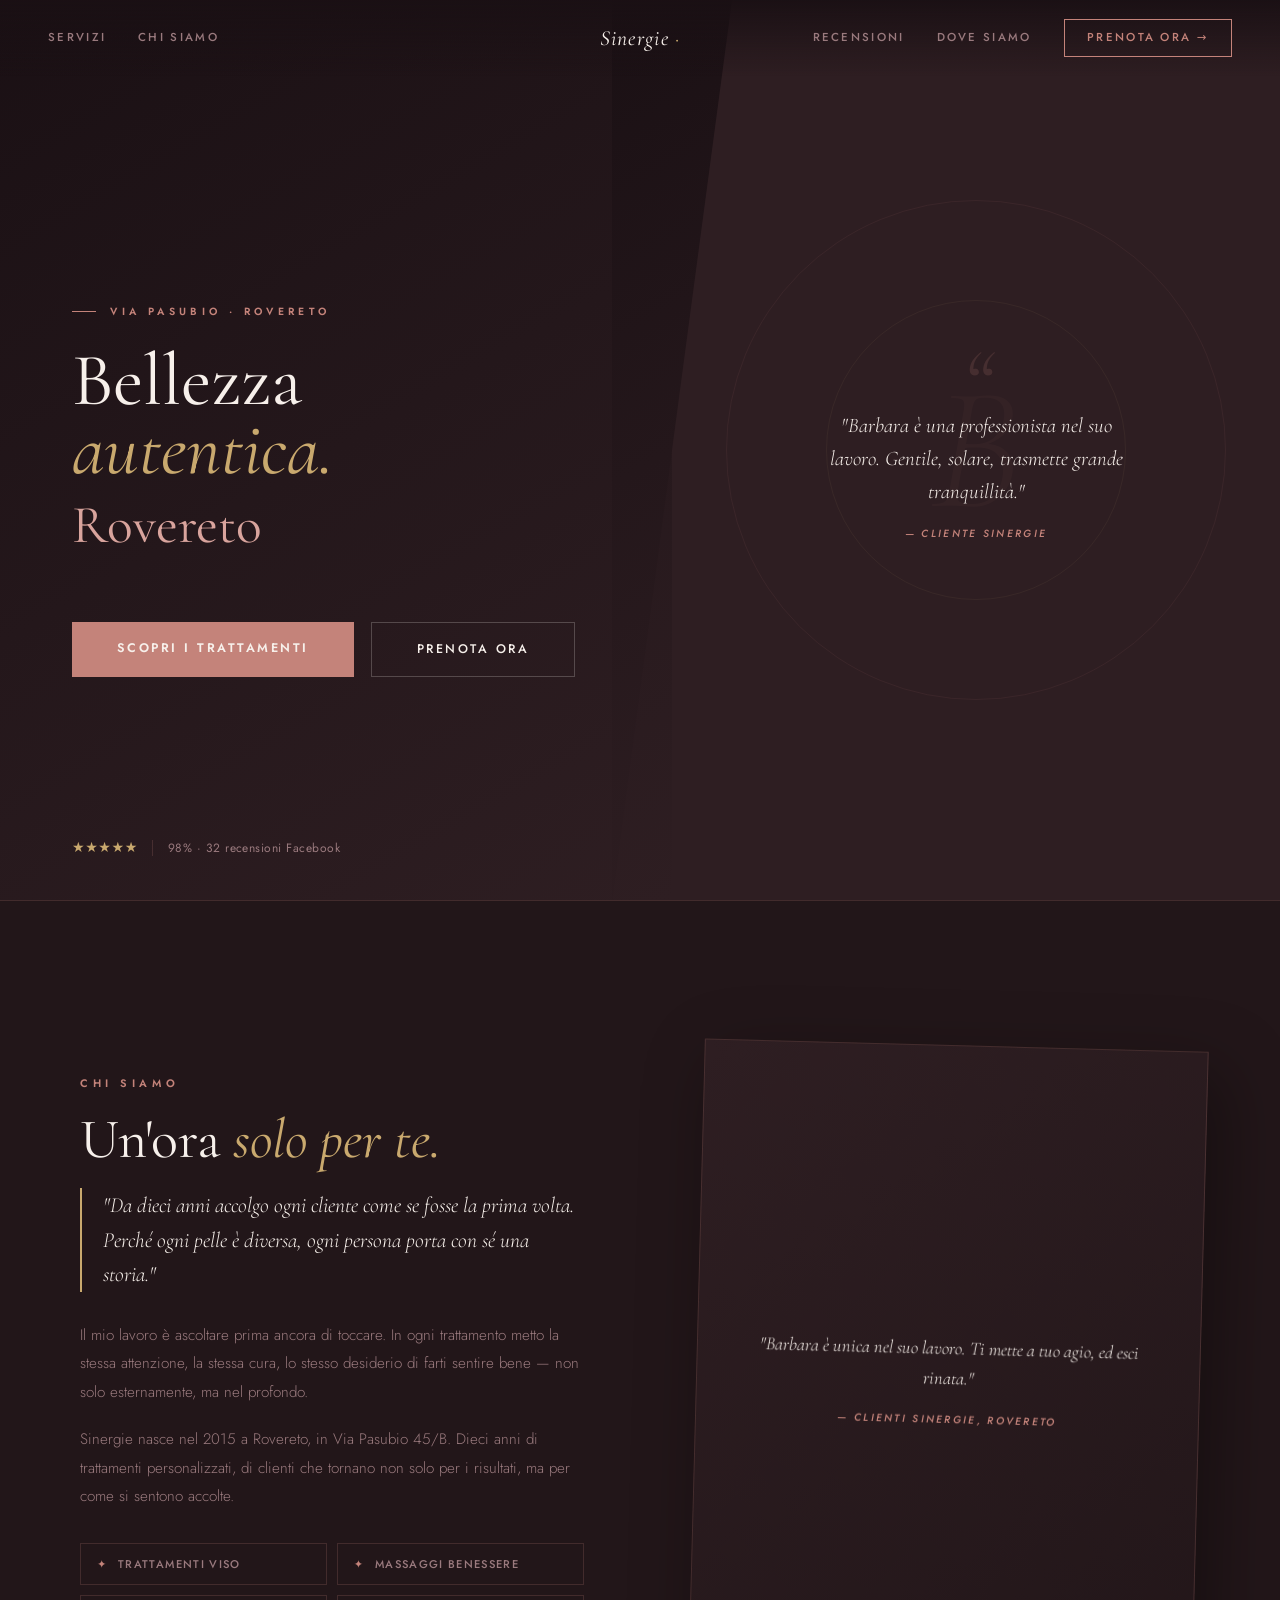
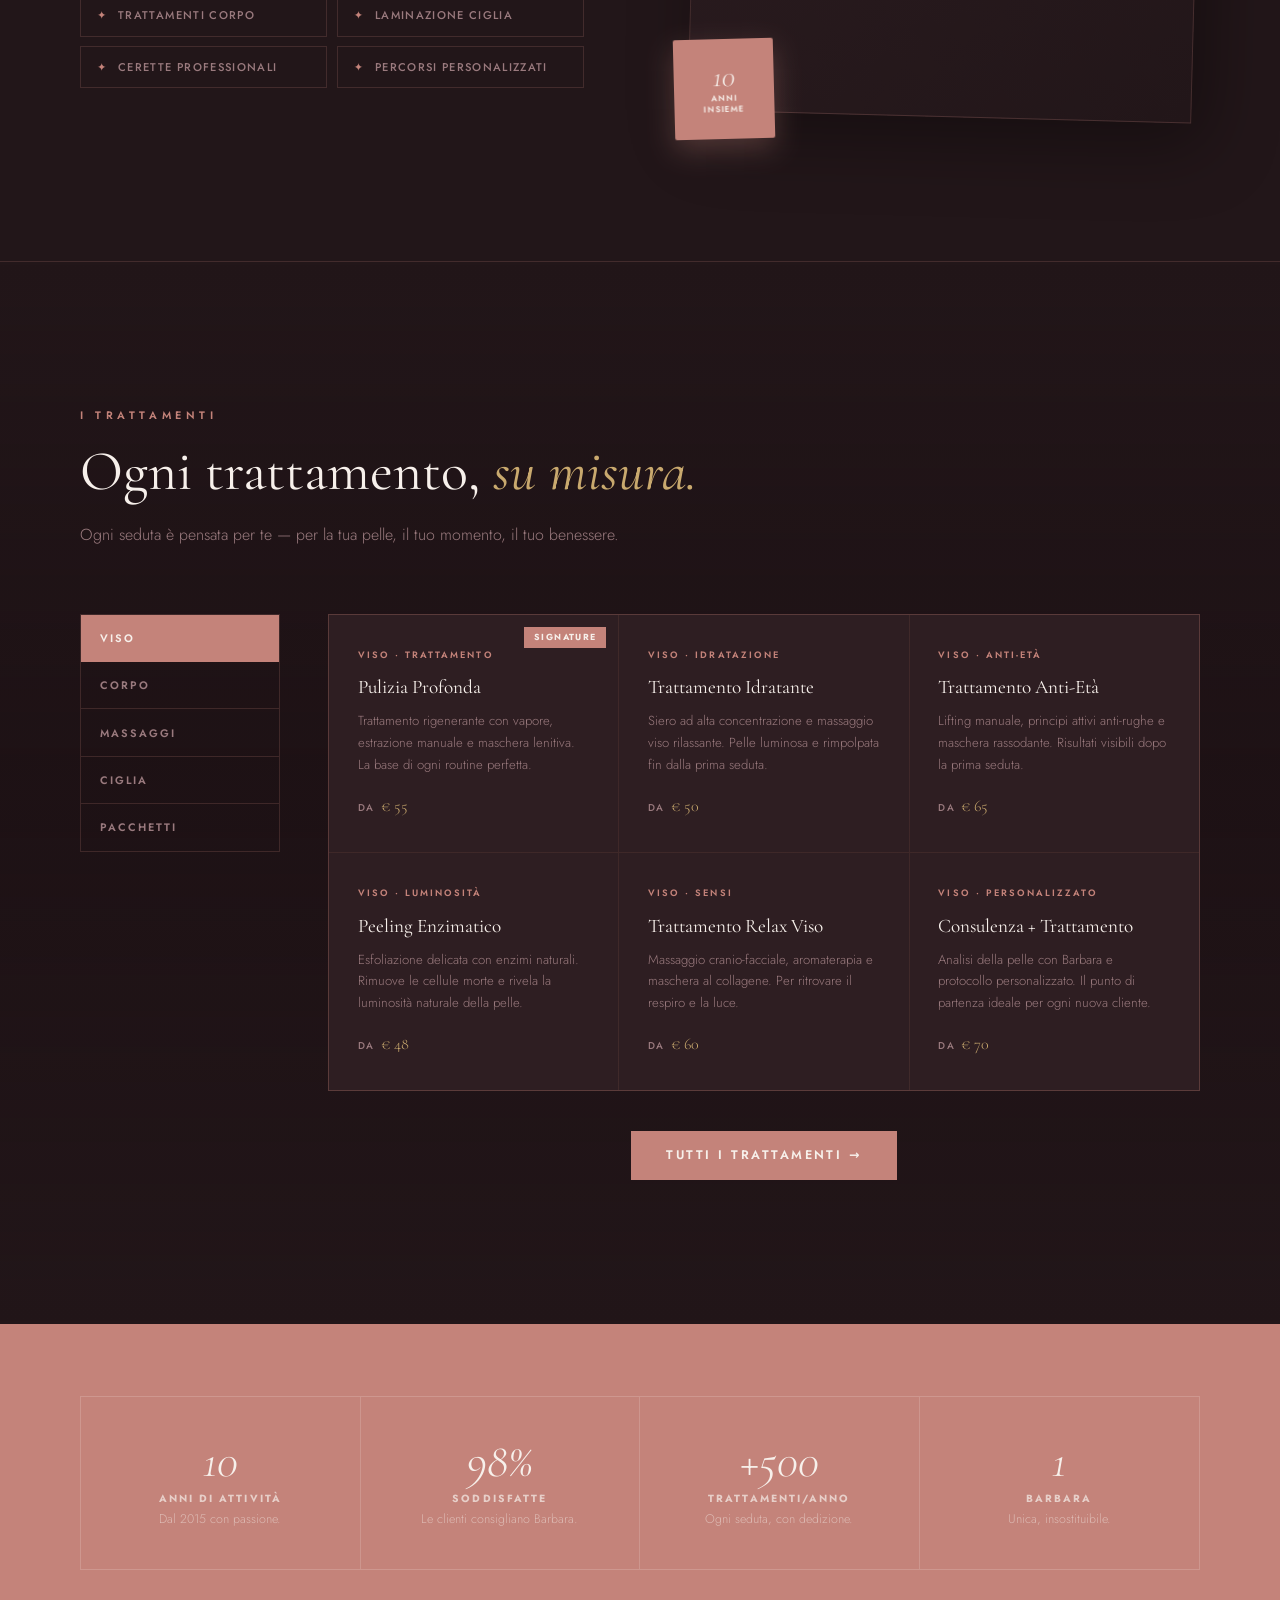
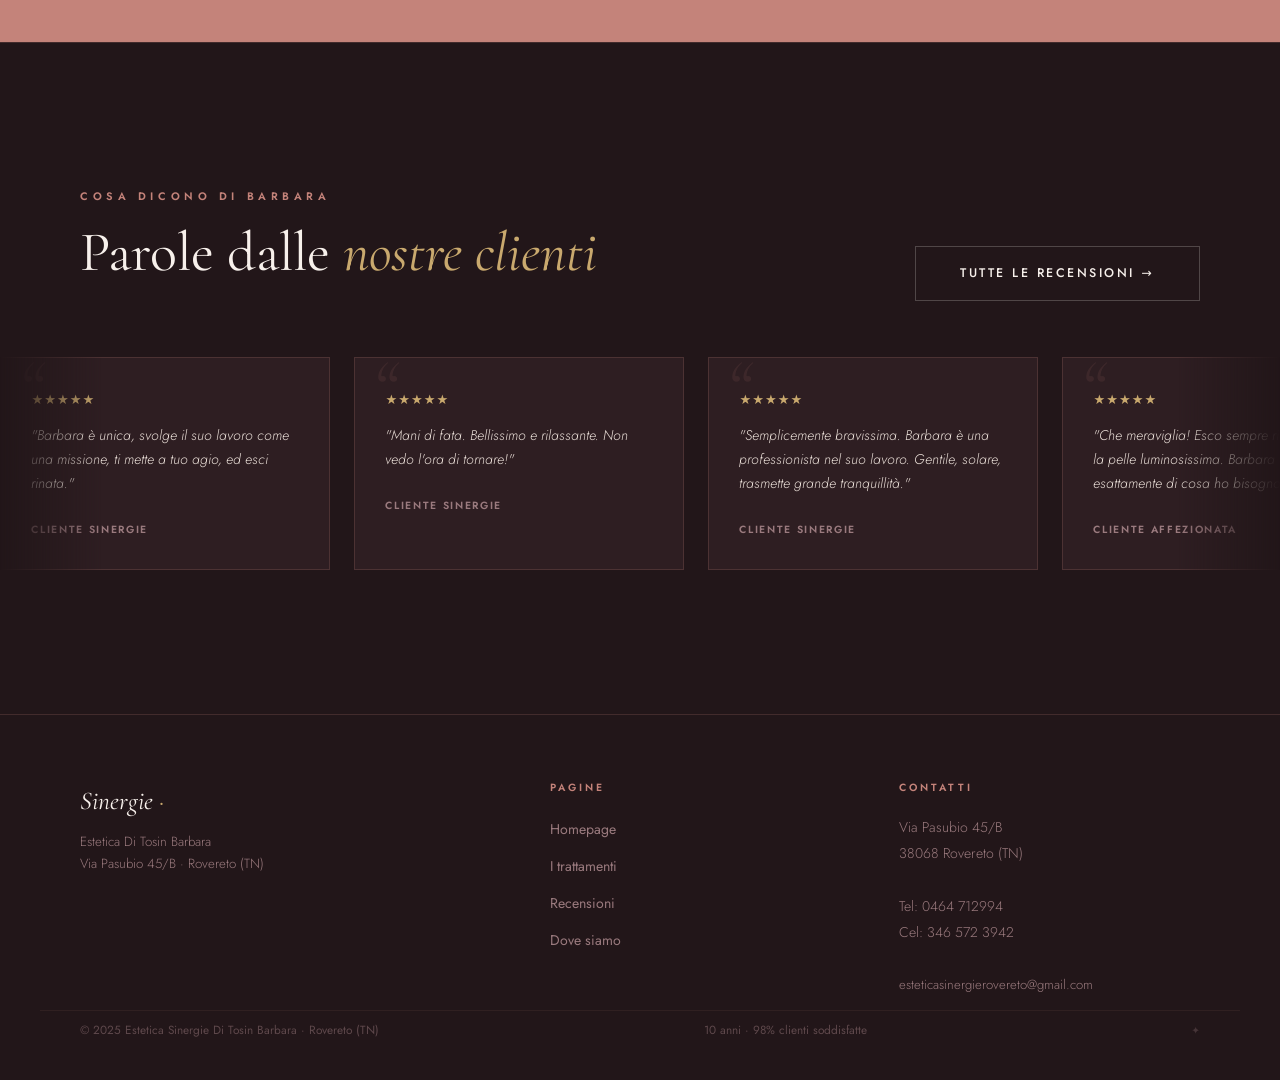
==== index.html @ 514a20dc "Add files via upload" ====
<!DOCTYPE html>
<html lang="it">
<head>
<meta charset="UTF-8">
<meta name="viewport" content="width=device-width, initial-scale=1.0">
<!-- TESTO: modifica qui il titolo del tab del browser -->
<title>Sinergie — Estetica Di Tosin Barbara · Rovereto</title>
<link rel="preconnect" href="https://fonts.googleapis.com">
<link href="https://fonts.googleapis.com/css2?family=Cormorant+Garamond:ital,wght@0,300;0,400;0,500;0,600;1,300;1,400;1,500;1,600&family=Jost:wght@300;400;500;600;700&display=swap" rel="stylesheet">
<link rel="stylesheet" href="sinergie-base.css">
<link rel="stylesheet" href="sinergie-responsive.css">
<style>

/* ──────────────────────────────────────
   HERO SPLIT
────────────────────────────────────── */
.hero {
  position:relative; min-height:100vh; z-index:1;
  display:grid; grid-template-columns:1.05fr .95fr; overflow:hidden;
}
.hero-left {
  background:linear-gradient(150deg,#1a1014 0%,#2e1e22 100%);
  padding:10rem 4rem 5rem 4.5rem;
  display:flex; flex-direction:column; justify-content:center;
  position:relative; z-index:1;
}
/* Decorative diagonal slice */
.hero-left::after {
  content:''; position:absolute; top:0; right:-60px; bottom:0; width:120px;
  background:linear-gradient(150deg,#1a1014 0%,#2e1e22 100%);
  clip-path:polygon(0 0,0 100%,100% 0); z-index:2;
}
.hero-right {
  background:var(--panel);
  display:flex; align-items:center; justify-content:center;
  position:relative; overflow:hidden;
}
/* Soft concentric rings */
.hero-right::before {
  content:''; position:absolute;
  width:500px; height:500px; border-radius:50%;
  border:1px solid rgba(196,131,122,.08);
  top:50%; left:50%; transform:translate(-50%,-50%);
}
.hero-right::after {
  content:''; position:absolute;
  width:300px; height:300px; border-radius:50%;
  border:1px solid rgba(201,169,110,.07);
  top:50%; left:50%; transform:translate(-50%,-50%);
}

/* TESTO: modifica qui l'eyebrow (indirizzo sopra al titolo) */
.hero-eyebrow {
  font-size:.65rem; font-weight:600; letter-spacing:.42em; text-transform:uppercase;
  color:var(--rose); margin-bottom:1.6rem;
  display:flex; align-items:center; gap:.9rem;
  opacity:0; animation:fadeUp .8s .1s forwards;
}
.hero-eyebrow::before { content:''; width:24px; height:1px; background:var(--rose); flex-shrink:0; }

/* TESTO: modifica qui il titolo principale dell'hero */
.hero-title {
  font-family:'Cormorant Garamond',serif;
  font-size:clamp(3.2rem,5.8vw,6.2rem);
  line-height:.93; font-weight:400; color:var(--cream); margin-bottom:1.9rem;
  opacity:0; animation:fadeUp .9s .25s forwards;
}
.hero-title em { font-style:italic; color:var(--gold); display:block; }
.hero-title span { color:var(--rose-lt); font-size:.72em; }

.hero-actions {
  display:flex; gap:1.1rem; margin-top:2.4rem; flex-wrap:wrap;
  opacity:0; animation:fadeUp .8s .65s forwards;
}

/* Stelle + badge recensioni */
.hero-badge {
  position:absolute; bottom:2.5rem; left:4.5rem;
  display:flex; align-items:center; gap:.9rem;
  opacity:0; animation:fadeUp .8s 1.1s forwards;
}
.hero-badge-stars { color:var(--gold); font-size:.88rem; letter-spacing:.04em; }
.hero-badge-sep { width:1px; height:16px; background:var(--border); }
/* TESTO: modifica qui il testo sotto alle stelle (numero recensioni) */
.hero-badge-text { font-size:.75rem; color:var(--muted); letter-spacing:.04em; font-weight:400; }

/* Blocco citazione lato destro */
.hero-deco {
  position:relative; z-index:1; text-align:center; padding:3rem 2.8rem;
  opacity:0; animation:fadeIn 1.3s .5s forwards;
}
/* TESTO: modifica qui la parola decorativa grande in background */
.hero-deco-bg {
  font-family:'Cormorant Garamond',serif; font-style:italic;
  font-size:11rem; line-height:1; color:var(--rose); opacity:.04;
  position:absolute; top:50%; left:50%; transform:translate(-50%,-50%);
  white-space:nowrap; pointer-events:none; user-select:none;
}
/* TESTO: modifica qui la citazione cliente nella colonna destra */
.hero-quote {
  font-family:'Cormorant Garamond',serif; font-size:1.3rem; font-style:italic;
  color:var(--cream); line-height:1.58; max-width:310px; position:relative;
}
.hero-quote::before {
  content:'\201C'; font-size:6rem; line-height:.55;
  color:var(--rose); opacity:.16; display:block;
}
/* TESTO: modifica qui il nome autore della citazione */
.hero-quote-author {
  font-family:'Jost',sans-serif; font-size:.65rem; font-weight:500;
  letter-spacing:.22em; text-transform:uppercase;
  color:var(--rose); margin-top:1.1rem; display:block;
}

/* ──────────────────────────────────────
   CHI SIAMO
────────────────────────────────────── */
.about { padding:9rem 0; border-top:1px solid var(--border); }
.about-grid { display:grid; grid-template-columns:1fr 1fr; gap:7rem; align-items:center; }

/* TESTO: modifica qui la citazione in corsivo in grassetto (intro about) */
.about-intro {
  font-family:'Cormorant Garamond',serif; font-size:1.35rem; font-style:italic;
  color:var(--cream); line-height:1.6; margin-bottom:1.8rem;
  padding-left:1.3rem; border-left:2px solid var(--gold);
}
.about-body { font-size:.95rem; color:var(--muted); line-height:1.9; margin-bottom:1.1rem; font-weight:300; }
.about-features { display:grid; grid-template-columns:1fr 1fr; gap:.6rem; margin-top:2rem; }
.feature-tag {
  display:flex; align-items:center; gap:.65rem; padding:.65rem 1rem;
  border:1px solid var(--border);
  font-size:.7rem; font-weight:500; letter-spacing:.12em; text-transform:uppercase;
  color:var(--muted); transition:border-color .25s, color .25s;
}
.feature-tag:hover { border-color:var(--rose); color:var(--rose-lt); }
.feature-tag .icon { color:var(--rose); font-style:normal; }

.about-visual { position:relative; }

/* FOTO: foto di Barbara — dimensioni consigliate 600x800px */
.about-frame {
  width:100%; aspect-ratio:3/4;
  background:linear-gradient(145deg,var(--panel) 0%,var(--deep) 100%);
  border:1px solid var(--border);
  display:flex; align-items:center; justify-content:center;
  position:relative; overflow:hidden;
  transform:rotate(1.5deg);
  box-shadow:14px 22px 70px rgba(0,0,0,.35);
}
.about-frame-text { text-align:center; padding:3rem; position:relative; z-index:1; }
/* TESTO: modifica qui la citazione nel frame visivo about */
.about-frame-text blockquote {
  font-family:'Cormorant Garamond',serif; font-size:1.15rem; font-style:italic;
  color:var(--cream); line-height:1.65;
}
.about-frame-text cite {
  display:block; margin-top:1.1rem;
  font-family:'Jost',sans-serif; font-size:.65rem; font-weight:500;
  letter-spacing:.22em; text-transform:uppercase; color:var(--rose);
}
/* Badge galleggiante 10 anni */
.about-badge-float {
  position:absolute; bottom:-1.4rem; left:-1.4rem;
  width:100px; height:100px; background:var(--rose);
  display:flex; flex-direction:column; align-items:center; justify-content:center;
  color:var(--cream); border-radius:2px;
  box-shadow:0 10px 28px rgba(196,131,122,.3); transform:rotate(-1.5deg);
}
/* TESTO: modifica qui il numero anni del badge galleggiante */
.about-badge-float .big-num { font-family:'Cormorant Garamond',serif; font-size:1.9rem; line-height:1; font-style:italic; }
.about-badge-float .small-txt { font-size:.52rem; font-weight:600; letter-spacing:.14em; text-transform:uppercase; text-align:center; line-height:1.4; }

/* ──────────────────────────────────────
   SERVIZI PREVIEW (tab laterali)
────────────────────────────────────── */
.services-preview { padding:9rem 0; border-top:1px solid var(--border); background:linear-gradient(to bottom,transparent,rgba(22,10,14,.35),transparent); }
.services-preview-head { margin-bottom:4rem; }
.services-layout { display:grid; grid-template-columns:200px 1fr; gap:3rem; align-items:start; }

/* Tab laterali */
.services-tabs-side { display:flex; flex-direction:column; border:1px solid var(--border); position:sticky; top:90px; }
.services-tab-side {
  font-family:'Jost',sans-serif; font-size:.68rem; font-weight:600;
  letter-spacing:.18em; text-transform:uppercase;
  background:transparent; color:var(--muted);
  border:none; border-bottom:1px solid var(--border);
  padding:.95rem 1.2rem; cursor:pointer; text-align:left;
  transition:background .25s, color .25s;
}
.services-tab-side:last-child { border-bottom:none; }
.services-tab-side.active { background:var(--rose); color:var(--cream); }
.services-tab-side:hover:not(.active) { background:var(--rose-dim); color:var(--rose-lt); }

/* Tab orizzontali (mobile) */
.services-tabs-top { display:none; gap:0; margin-bottom:2rem; border:1px solid var(--border); width:fit-content; overflow:hidden; }
.services-tab-top {
  font-family:'Jost',sans-serif; font-size:.68rem; font-weight:600;
  letter-spacing:.15em; text-transform:uppercase;
  background:transparent; color:var(--muted); border:none;
  border-right:1px solid var(--border); padding:.85rem 1.2rem; cursor:pointer;
  transition:background .25s, color .25s; white-space:nowrap;
}
.services-tab-top:last-child { border-right:none; }
.services-tab-top.active { background:var(--rose); color:var(--cream); }
.services-tab-top:hover:not(.active) { background:var(--rose-dim); color:var(--rose-lt); }

/* Grid card servizi */
.services-preview-grid {
  display:grid; grid-template-columns:repeat(3,1fr); gap:1px;
  background:var(--border); border:1px solid var(--border);
  transition:opacity .3s ease;
}
.services-preview-grid.fading { opacity:0; }

/* TESTO: modifica qui nome, categoria e prezzo di ogni servizio */
.service-card {
  background:var(--panel); padding:2rem 1.8rem;
  transition:background .25s, transform .25s, box-shadow .25s; position:relative; overflow:hidden;
  cursor:default;
}
.service-card::before {
  content:''; position:absolute; inset:0;
  border:2px solid transparent;
  transition:border-color .3s ease;
  pointer-events:none; z-index:1;
}
.service-card:hover { background:var(--panel-lt); transform:translateY(-3px); box-shadow:0 12px 40px rgba(196,131,122,.12); }
.service-card:hover::before { border-color:rgba(196,131,122,.35); }
.service-card-cat { font-family:'Jost',sans-serif; font-size:.58rem; font-weight:600; letter-spacing:.22em; text-transform:uppercase; color:var(--rose); margin-bottom:.55rem; display:block; }
.service-card-name { font-family:'Cormorant Garamond',serif; font-size:1.2rem; color:var(--cream); margin-bottom:.4rem; font-weight:400; }
/* TESTO: modifica qui la descrizione breve del trattamento */
.service-card-desc { font-size:.82rem; color:var(--muted); line-height:1.65; font-weight:300; }
/* TESTO: modifica qui il prezzo (es. "da €35") */
.service-card-price { margin-top:1.1rem; font-family:'Cormorant Garamond',serif; font-size:1rem; color:var(--gold); display:flex; align-items:baseline; gap:.4rem; }
.service-card-price .from { font-family:'Jost',sans-serif; font-size:.62rem; font-weight:500; letter-spacing:.12em; text-transform:uppercase; color:var(--muted); }
/* Tag Signature */
.service-special-tag { position:absolute; top:.75rem; right:.75rem; font-family:'Jost',sans-serif; font-size:.55rem; font-weight:700; letter-spacing:.16em; text-transform:uppercase; background:var(--rose); color:var(--cream); padding:.2rem .6rem; z-index:2; }

/* ──────────────────────────────────────
   STATS BAND
────────────────────────────────────── */
.stats-band { background:var(--rose); padding:4.5rem 0; position:relative; z-index:1; }
.stats-band-grid { display:grid; grid-template-columns:repeat(4,1fr); gap:0; border:1px solid rgba(247,240,235,.18); }
.stat-item { padding:2.5rem 2rem; text-align:center; border-right:1px solid rgba(247,240,235,.18); }
.stat-item:last-child { border-right:none; }
/* TESTO: modifica qui i numeri delle statistiche */
.stat-num { font-family:'Cormorant Garamond',serif; font-size:3rem; color:var(--cream); line-height:1; display:block; margin-bottom:.3rem; font-style:italic; }
.stat-label { font-family:'Jost',sans-serif; font-size:.65rem; font-weight:700; letter-spacing:.2em; text-transform:uppercase; color:var(--cream); opacity:.7; display:block; margin-bottom:.2rem; }
/* TESTO: modifica qui la descrizione sotto a ogni statistica */
.stat-desc { font-size:.78rem; color:var(--cream); opacity:.5; line-height:1.5; font-weight:300; }

/* ──────────────────────────────────────
   CAROUSEL RECENSIONI
────────────────────────────────────── */
.reviews-section { padding:9rem 0; border-top:1px solid var(--border); }
.reviews-head { margin-bottom:3.5rem; display:flex; justify-content:space-between; align-items:flex-end; flex-wrap:wrap; gap:1rem; }

.rev-wrap {
  overflow:hidden; position:relative;
  mask-image: linear-gradient(to right, transparent 0%, black 8%, black 92%, transparent 100%);
  -webkit-mask-image: linear-gradient(to right, transparent 0%, black 8%, black 92%, transparent 100%);
}
.rev-track {
  display:flex; gap:1.5rem; width:max-content;
  animation: rev-scroll 55s linear infinite;
}
.rev-track:hover { animation-play-state:paused; }
@keyframes rev-scroll {
  from { transform:translateX(0); }
  to   { transform:translateX(-50%); }
}

/* TESTO: modifica qui ogni recensione cliente */
.rev-card {
  flex-shrink:0; width:330px;
  background:var(--panel); border:1px solid var(--border);
  padding:1.9rem 1.9rem 1.7rem; position:relative; overflow:hidden;
  transition:border-color .25s, transform .25s;
}
.rev-card:hover { border-color:rgba(196,131,122,.4); transform:translateY(-3px); }
.rev-card::before {
  content:'\201C'; font-family:'Cormorant Garamond',serif;
  font-size:5rem; line-height:.55; font-style:italic;
  color:var(--rose); opacity:.1;
  position:absolute; top:.5rem; left:1rem; pointer-events:none;
}
.rev-stars { color:var(--gold); font-size:.82rem; letter-spacing:.08em; margin-bottom:.8rem; }
.rev-text  { font-size:.88rem; font-style:italic; color:var(--warm); line-height:1.7; margin-bottom:1.1rem; font-weight:300; }
/* TESTO: modifica qui il nome dell'autore della recensione */
.rev-author { font-family:'Jost',sans-serif; font-size:.65rem; font-weight:600; letter-spacing:.16em; text-transform:uppercase; color:var(--muted); }

</style>
</head>
<body>

<!-- ── NAVIGAZIONE ── -->
<nav id="nav">
  <div class="nav-links">
    <!-- TESTO: modifica qui i link di navigazione sinistri -->
    <a href="sinergie-servizi.html">Servizi</a>
    <a href="#about">Chi siamo</a>
  </div>
  <!-- TESTO: modifica qui il nome del brand nel logo nav -->
  <a href="index.html" class="nav-logo">Sinergie <em>·</em></a>
  <div class="nav-links nav-links-right">
    <a href="sinergie-recensioni.html">Recensioni</a>
    <a href="sinergie-dove-siamo.html">Dove siamo</a>
    <a href="sinergie-dove-siamo.html" class="nav-cta">Prenota ora →</a>
  </div>
  <button class="nav-hamburger" id="navHamburger" aria-label="Apri menu" aria-expanded="false">
    <span></span><span></span><span></span>
  </button>
  <div class="nav-mobile-menu" id="mobileMenu">
    <a href="sinergie-servizi.html">Servizi</a>
    <a href="#about">Chi siamo</a>
    <a href="sinergie-recensioni.html">Recensioni</a>
    <a href="sinergie-dove-siamo.html">Dove siamo</a>
    <a href="sinergie-dove-siamo.html" class="nav-mobile-cta">Prenota ora →</a>
  </div>
</nav>


<!-- ── HERO ── -->
<section class="hero">
  <div class="hero-left">
    <!-- TESTO: modifica qui l'eyebrow indirizzo -->
    <p class="hero-eyebrow">Via Pasubio · Rovereto</p>
    <!-- TESTO: modifica qui il titolo principale -->
    <h1 class="hero-title">Bellezza<em>autentica.</em><span>Rovereto</span></h1>
    <div class="hero-actions">
      <a href="sinergie-servizi.html" class="btn-primary">Scopri i trattamenti</a>
      <a href="sinergie-dove-siamo.html" class="btn-outline">Prenota ora</a>
    </div>
    <div class="hero-badge">
      <span class="hero-badge-stars">★★★★★</span>
      <div class="hero-badge-sep"></div>
      <!-- TESTO: modifica qui le statistiche delle recensioni -->
      <span class="hero-badge-text">98% · 32 recensioni Facebook</span>
    </div>
  </div>
  <div class="hero-right">
    <div class="hero-deco-bg">B</div>
    <div class="hero-deco">
      <!-- TESTO: modifica qui la citazione nella colonna destra dell'hero -->
      <blockquote class="hero-quote">
        "Barbara è una professionista nel suo lavoro. Gentile, solare, trasmette grande tranquillità."
        <!-- TESTO: modifica qui il nome dell'autore della citazione -->
        <cite class="hero-quote-author">— Cliente Sinergie</cite>
      </blockquote>
    </div>
  </div>
</section>


<!-- ── CHI SIAMO ── -->
<section class="about" id="about">
  <div class="container">
    <div class="about-grid">
      <div class="about-content reveal">
        <span class="section-eyebrow">Chi siamo</span>
        <!-- TESTO: modifica qui il titolo sezione chi siamo -->
        <h2 class="section-title">Un'ora <em>solo per te.</em></h2>
        <!-- TESTO: modifica qui la citazione introduttiva in corsivo -->
        <p class="about-intro">"Da dieci anni accolgo ogni cliente come se fosse la prima volta. Perché ogni pelle è diversa, ogni persona porta con sé una storia."</p>
        <!-- TESTO: modifica qui il testo descrittivo del about -->
        <p class="about-body">Il mio lavoro è ascoltare prima ancora di toccare. In ogni trattamento metto la stessa attenzione, la stessa cura, lo stesso desiderio di farti sentire bene — non solo esternamente, ma nel profondo.</p>
        <p class="about-body">Sinergie nasce nel 2015 a Rovereto, in Via Pasubio 45/B. Dieci anni di trattamenti personalizzati, di clienti che tornano non solo per i risultati, ma per come si sentono accolte.</p>
        <div class="about-features">
          <div class="feature-tag"><span class="icon">✦</span>Trattamenti viso</div>
          <div class="feature-tag"><span class="icon">✦</span>Massaggi benessere</div>
          <div class="feature-tag"><span class="icon">✦</span>Trattamenti corpo</div>
          <div class="feature-tag"><span class="icon">✦</span>Laminazione ciglia</div>
          <div class="feature-tag"><span class="icon">✦</span>Cerette professionali</div>
          <div class="feature-tag"><span class="icon">✦</span>Percorsi personalizzati</div>
        </div>
      </div>
      <div class="about-visual reveal">
        <!-- FOTO: foto di Barbara — dimensioni consigliate 600x800px -->
        <!-- <img src="" alt="Barbara Tosin - Estetica Sinergie" style="width:100%;height:100%;object-fit:cover;position:absolute;inset:0;"> -->
        <div class="about-frame">
          <div class="about-frame-text">
            <!-- TESTO: modifica qui la citazione nel frame visivo -->
            <blockquote>"Barbara è unica nel suo lavoro. Ti mette a tuo agio, ed esci rinata."</blockquote>
            <cite>— Clienti Sinergie, Rovereto</cite>
          </div>
        </div>
        <!-- Badge: 10 anni di attività -->
        <div class="about-badge-float">
          <!-- TESTO: modifica qui gli anni di attività -->
          <span class="big-num">10</span>
          <span class="small-txt">anni<br>insieme</span>
        </div>
      </div>
    </div>
  </div>
</section>


<!-- ── SERVIZI PREVIEW ── -->
<section class="services-preview" id="servizi">
  <div class="container">
    <div class="services-preview-head reveal">
      <span class="section-eyebrow">I trattamenti</span>
      <!-- TESTO: modifica qui il titolo sezione servizi -->
      <h2 class="section-title">Ogni trattamento, <em>su misura.</em></h2>
      <p class="section-body">Ogni seduta è pensata per te — per la tua pelle, il tuo momento, il tuo benessere.</p>
    </div>
    <div class="services-layout reveal">
      <!-- Tab laterali desktop -->
      <div class="services-tabs-side">
        <button class="services-tab-side active" data-cat="viso">Viso</button>
        <button class="services-tab-side" data-cat="corpo">Corpo</button>
        <button class="services-tab-side" data-cat="massaggi">Massaggi</button>
        <button class="services-tab-side" data-cat="ciglia">Ciglia</button>
        <button class="services-tab-side" data-cat="pacchetti">Pacchetti</button>
      </div>
      <div>
        <!-- Tab orizzontali mobile -->
        <div class="services-tabs-top" id="servicesTabsTop">
          <button class="services-tab-top active" data-cat="viso">Viso</button>
          <button class="services-tab-top" data-cat="corpo">Corpo</button>
          <button class="services-tab-top" data-cat="massaggi">Massaggi</button>
          <button class="services-tab-top" data-cat="ciglia">Ciglia</button>
          <button class="services-tab-top" data-cat="pacchetti">Pacchetti</button>
        </div>

        <div class="services-preview-grid" id="servicesPreviewGrid">

          <!-- ══ VISO ══ -->
          <!-- TESTO: modifica qui nome, descrizione e prezzo dei trattamenti viso -->
          <div class="service-card" data-cat="viso">
            <span class="service-special-tag">Signature</span>
            <span class="service-card-cat">Viso · Trattamento</span>
            <div class="service-card-name">Pulizia Profonda</div>
            <div class="service-card-desc">Trattamento rigenerante con vapore, estrazione manuale e maschera lenitiva. La base di ogni routine perfetta.</div>
            <!-- TESTO: modifica qui il prezzo (es. "da €35") -->
            <div class="service-card-price"><span class="from">da</span>€ 55</div>
          </div>
          <div class="service-card" data-cat="viso">
            <span class="service-card-cat">Viso · Idratazione</span>
            <div class="service-card-name">Trattamento Idratante</div>
            <div class="service-card-desc">Siero ad alta concentrazione e massaggio viso rilassante. Pelle luminosa e rimpolpata fin dalla prima seduta.</div>
            <div class="service-card-price"><span class="from">da</span>€ 50</div>
          </div>
          <div class="service-card" data-cat="viso">
            <span class="service-card-cat">Viso · Anti-età</span>
            <div class="service-card-name">Trattamento Anti-Età</div>
            <div class="service-card-desc">Lifting manuale, principi attivi anti-rughe e maschera rassodante. Risultati visibili dopo la prima seduta.</div>
            <div class="service-card-price"><span class="from">da</span>€ 65</div>
          </div>
          <div class="service-card" data-cat="viso">
            <span class="service-card-cat">Viso · Luminosità</span>
            <div class="service-card-name">Peeling Enzimatico</div>
            <div class="service-card-desc">Esfoliazione delicata con enzimi naturali. Rimuove le cellule morte e rivela la luminosità naturale della pelle.</div>
            <div class="service-card-price"><span class="from">da</span>€ 48</div>
          </div>
          <div class="service-card" data-cat="viso">
            <span class="service-card-cat">Viso · Sensi</span>
            <div class="service-card-name">Trattamento Relax Viso</div>
            <div class="service-card-desc">Massaggio cranio-facciale, aromaterapia e maschera al collagene. Per ritrovare il respiro e la luce.</div>
            <div class="service-card-price"><span class="from">da</span>€ 60</div>
          </div>
          <div class="service-card" data-cat="viso">
            <span class="service-card-cat">Viso · Personalizzato</span>
            <div class="service-card-name">Consulenza + Trattamento</div>
            <div class="service-card-desc">Analisi della pelle con Barbara e protocollo personalizzato. Il punto di partenza ideale per ogni nuova cliente.</div>
            <div class="service-card-price"><span class="from">da</span>€ 70</div>
          </div>

          <!-- ══ CORPO ══ -->
          <div class="service-card" data-cat="corpo">
            <span class="service-special-tag">Signature</span>
            <span class="service-card-cat">Corpo · Modellante</span>
            <div class="service-card-name">Fango Bioattivo</div>
            <div class="service-card-desc">Trattamento drenante e modellante con fanghi mineralizzanti. Perfetto per riattivare la circolazione e sgonfiare.</div>
            <div class="service-card-price"><span class="from">da</span>€ 65</div>
          </div>
          <div class="service-card" data-cat="corpo">
            <span class="service-card-cat">Corpo · Rassodante</span>
            <div class="service-card-name">Bendaggio Snellente</div>
            <div class="service-card-desc">Bendaggi con principi attivi lipolitici e rassodanti. Silhouette più tonica e definita già dalla prima seduta.</div>
            <div class="service-card-price"><span class="from">da</span>€ 60</div>
          </div>
          <div class="service-card" data-cat="corpo">
            <span class="service-card-cat">Corpo · Esfoliante</span>
            <div class="service-card-name">Scrub Corpo Aromatico</div>
            <div class="service-card-desc">Esfoliazione corpo con sali marini e oli essenziali. Pelle morbida come seta, mente in pace.</div>
            <div class="service-card-price"><span class="from">da</span>€ 45</div>
          </div>
          <div class="service-card" data-cat="corpo">
            <span class="service-card-cat">Corpo · Drenante</span>
            <div class="service-card-name">Trattamento Anticellulite</div>
            <div class="service-card-desc">Massaggio specifico + principi attivi drenanti. Programma personalizzato per gambe e cosce.</div>
            <div class="service-card-price"><span class="from">da</span>€ 55</div>
          </div>
          <div class="service-card" data-cat="corpo">
            <span class="service-card-cat">Corpo · Lusso</span>
            <div class="service-card-name">Rituale Corpo Completo</div>
            <div class="service-card-desc">Scrub, maschera nutriente e massaggio rilassante. Un'ora e mezza di puro benessere per corpo e mente.</div>
            <div class="service-card-price"><span class="from">da</span>€ 90</div>
          </div>
          <div class="service-card" data-cat="corpo">
            <span class="service-card-cat">Corpo · Epilazione</span>
            <div class="service-card-name">Ceretta Gambe Intere</div>
            <div class="service-card-desc">Cera tiepida professionale per una depilazione duratura e meno traumatica. Pelle setosa a lungo.</div>
            <div class="service-card-price"><span class="from">da</span>€ 30</div>
          </div>

          <!-- ══ MASSAGGI ══ -->
          <div class="service-card" data-cat="massaggi">
            <span class="service-special-tag">Signature</span>
            <span class="service-card-cat">Massaggio · Relax</span>
            <div class="service-card-name">Massaggio Relax Corpo</div>
            <div class="service-card-desc">Mani che sciolgono la tensione, oli caldi, pressioni calibrate. Il massaggio che ogni donna merita almeno una volta al mese.</div>
            <div class="service-card-price"><span class="from">da</span>€ 55</div>
          </div>
          <div class="service-card" data-cat="massaggi">
            <span class="service-card-cat">Massaggio · Decontratturante</span>
            <div class="service-card-name">Massaggio Decontratturante</div>
            <div class="service-card-desc">Tecnica specifica su collo, spalle e schiena. Allevia tensioni muscolari profonde e migliora la postura.</div>
            <div class="service-card-price"><span class="from">da</span>€ 50</div>
          </div>
          <div class="service-card" data-cat="massaggi">
            <span class="service-card-cat">Massaggio · Drenante</span>
            <div class="service-card-name">Drenaggio Linfatico Manuale</div>
            <div class="service-card-desc">Tecnica dolce per attivare il sistema linfatico, ridurre gonfiori e migliorare la circolazione.</div>
            <div class="service-card-price"><span class="from">da</span>€ 60</div>
          </div>
          <div class="service-card" data-cat="massaggi">
            <span class="service-card-cat">Massaggio · Aromaterapia</span>
            <div class="service-card-name">Massaggio agli Oli Essenziali</div>
            <div class="service-card-desc">Blend personalizzato di oli puri per equilibrare corpo e mente. Un viaggio sensoriale completo.</div>
            <div class="service-card-price"><span class="from">da</span>€ 58</div>
          </div>
          <div class="service-card" data-cat="massaggi">
            <span class="service-card-cat">Massaggio · Piedi</span>
            <div class="service-card-name">Riflessologia Plantare</div>
            <div class="service-card-desc">Massaggio riflesso dei piedi che agisce su tutto l'organismo. Profondo rilassamento e riequilibrio energetico.</div>
            <div class="service-card-price"><span class="from">da</span>€ 45</div>
          </div>
          <div class="service-card" data-cat="massaggi">
            <span class="service-card-cat">Massaggio · Completo</span>
            <div class="service-card-name">Massaggio Corpo + Viso</div>
            <div class="service-card-desc">Un'ora di massaggio corpo e trenta minuti di massaggio viso rilassante. Il protocollo completo del benessere.</div>
            <div class="service-card-price"><span class="from">da</span>€ 85</div>
          </div>

          <!-- ══ CIGLIA ══ -->
          <div class="service-card" data-cat="ciglia">
            <span class="service-special-tag">Signature</span>
            <span class="service-card-cat">Ciglia · Laminazione</span>
            <div class="service-card-name">Laminazione Ciglia</div>
            <div class="service-card-desc">Trattamento che piega e nutre le ciglia naturali rendendole più folte e ricurve. Effetto duratura 6–8 settimane.</div>
            <div class="service-card-price"><span class="from">da</span>€ 50</div>
          </div>
          <div class="service-card" data-cat="ciglia">
            <span class="service-card-cat">Ciglia · Colore</span>
            <div class="service-card-name">Tinta Ciglia e Sopracciglia</div>
            <div class="service-card-desc">Colorazione professionale per uno sguardo definito e intenso senza trucco. Dura fino a 4 settimane.</div>
            <div class="service-card-price"><span class="from">da</span>€ 20</div>
          </div>
          <div class="service-card" data-cat="ciglia">
            <span class="service-card-cat">Ciglia + Sopracciglia</span>
            <div class="service-card-name">Laminazione + Tinta Completa</div>
            <div class="service-card-desc">Laminazione ciglia, tinta ciglia e definizione sopracciglia. Il trattamento occhi completo di Barbara.</div>
            <div class="service-card-price"><span class="from">da</span>€ 65</div>
          </div>
          <div class="service-card" data-cat="ciglia">
            <span class="service-card-cat">Sopracciglia · Design</span>
            <div class="service-card-name">Definizione Sopracciglia</div>
            <div class="service-card-desc">Pulizia, design e colore per sopracciglia perfettamente disegnate. Lo sguardo cambia tutto.</div>
            <div class="service-card-price"><span class="from">da</span>€ 18</div>
          </div>
          <div class="service-card" data-cat="ciglia">
            <span class="service-card-cat">Ciglia · Nutrimento</span>
            <div class="service-card-name">Trattamento Nutriente Ciglia</div>
            <div class="service-card-desc">Siero rigenerante per ciglia fragili e rade. Rafforza e nutre il bulbo per una crescita più sana.</div>
            <div class="service-card-price"><span class="from">da</span>€ 30</div>
          </div>
          <div class="service-card" data-cat="ciglia">
            <span class="service-card-cat">Ciglia · Rimozione</span>
            <div class="service-card-name">Rimozione e Ricostruzione</div>
            <div class="service-card-desc">Rimozione sicura di trattamenti precedenti e preparazione per il prossimo. In mani esperte.</div>
            <div class="service-card-price"><span class="from">da</span>€ 25</div>
          </div>

          <!-- ══ PACCHETTI ══ -->
          <div class="service-card" data-cat="pacchetti">
            <span class="service-special-tag">Signature</span>
            <span class="service-card-cat">Pacchetto · Benessere</span>
            <div class="service-card-name">Percorso Rinascita</div>
            <div class="service-card-desc">4 trattamenti viso + 2 massaggi relax. Un percorso di 6 sedute per ritrovare la tua luminosità naturale.</div>
            <div class="service-card-price"><span class="from">da</span>€ 290</div>
          </div>
          <div class="service-card" data-cat="pacchetti">
            <span class="service-card-cat">Pacchetto · Sposa</span>
            <div class="service-card-name">Preparazione Sposa</div>
            <div class="service-card-desc">Percorso personalizzato pre-matrimonio: viso, corpo, ciglia. Perché il tuo giorno più bello meriti la versione migliore di te.</div>
            <div class="service-card-price">Su richiesta</div>
          </div>
          <div class="service-card" data-cat="pacchetti">
            <span class="service-card-cat">Pacchetto · Regalo</span>
            <div class="service-card-name">Gift Card Sinergie</div>
            <div class="service-card-desc">Il regalo più bello: un'ora solo per sé. Personalizzabile per ogni importo, consegnata a mano con cura.</div>
            <div class="service-card-price">A scelta</div>
          </div>
          <div class="service-card" data-cat="pacchetti">
            <span class="service-card-cat">Pacchetto · Anticellulite</span>
            <div class="service-card-name">Percorso Corpo Slim</div>
            <div class="service-card-desc">6 sedute corpo con alternanza di trattamenti drenanti, modellanti e massaggi specifici. Risultati progressivi.</div>
            <div class="service-card-price"><span class="from">da</span>€ 320</div>
          </div>
          <div class="service-card" data-cat="pacchetti">
            <span class="service-card-cat">Pacchetto · Viso Intensivo</span>
            <div class="service-card-name">Ciclo Viso Luminoso</div>
            <div class="service-card-desc">3 trattamenti viso ravvicinati per massimizzare i risultati. Ideale prima di un evento importante.</div>
            <div class="service-card-price"><span class="from">da</span>€ 160</div>
          </div>
          <div class="service-card" data-cat="pacchetti">
            <span class="service-card-cat">Pacchetto · Completo</span>
            <div class="service-card-name">Giornata Sinergie</div>
            <div class="service-card-desc">Una mezza giornata intera solo per te: trattamento viso, massaggio corpo, laminazione ciglia e relax.</div>
            <div class="service-card-price"><span class="from">da</span>€ 180</div>
          </div>

        </div>
        <div style="text-align:center;margin-top:2.5rem;">
          <a href="sinergie-servizi.html" class="btn-rose">Tutti i trattamenti →</a>
        </div>
      </div>
    </div>
  </div>
</section>


<!-- ── STATS BAND ── -->
<div class="stats-band">
  <div class="container">
    <div class="stats-band-grid">
      <!-- TESTO: modifica qui le statistiche principali -->
      <div class="stat-item">
        <span class="stat-num">10</span>
        <span class="stat-label">Anni di attività</span>
        <div class="stat-desc">Dal 2015 con passione.</div>
      </div>
      <div class="stat-item">
        <span class="stat-num">98%</span>
        <span class="stat-label">Soddisfatte</span>
        <div class="stat-desc">Le clienti consigliano Barbara.</div>
      </div>
      <div class="stat-item">
        <span class="stat-num">+500</span>
        <span class="stat-label">Trattamenti/anno</span>
        <div class="stat-desc">Ogni seduta, con dedizione.</div>
      </div>
      <div class="stat-item">
        <span class="stat-num">1</span>
        <span class="stat-label">Barbara</span>
        <div class="stat-desc">Unica, insostituibile.</div>
      </div>
    </div>
  </div>
</div>


<!-- ── CAROUSEL RECENSIONI ── -->
<section class="reviews-section" id="recensioni">
  <div class="container">
    <div class="reviews-head reveal">
      <div>
        <span class="section-eyebrow">Cosa dicono di Barbara</span>
        <!-- TESTO: modifica qui il titolo della sezione recensioni -->
        <h2 class="section-title">Parole dalle <em>nostre clienti</em></h2>
      </div>
      <a href="sinergie-recensioni.html" class="btn-outline">Tutte le recensioni →</a>
    </div>
  </div>
  <div class="rev-wrap">
    <div class="rev-track">
      <!-- TESTO: modifica qui le recensioni clienti reali -->
      <div class="rev-card"><div class="rev-stars">★★★★★</div><p class="rev-text">"Barbara è unica, svolge il suo lavoro come una missione, ti mette a tuo agio, ed esci rinata."</p><span class="rev-author">Cliente Sinergie</span></div>
      <div class="rev-card"><div class="rev-stars">★★★★★</div><p class="rev-text">"Mani di fata. Bellissimo e rilassante. Non vedo l'ora di tornare!"</p><span class="rev-author">Cliente Sinergie</span></div>
      <div class="rev-card"><div class="rev-stars">★★★★★</div><p class="rev-text">"Semplicemente bravissima. Barbara è una professionista nel suo lavoro. Gentile, solare, trasmette grande tranquillità."</p><span class="rev-author">Cliente Sinergie</span></div>
      <div class="rev-card"><div class="rev-stars">★★★★★</div><p class="rev-text">"Che meraviglia! Esco sempre rilassata e con la pelle luminosissima. Barbara sa esattamente di cosa ho bisogno."</p><span class="rev-author">Cliente affezionata</span></div>
      <div class="rev-card"><div class="rev-stars">★★★★★</div><p class="rev-text">"Ho fatto la laminazione ciglia e sono rimasta senza parole. Risultato naturale e duraturo — ci tornerò sicuramente."</p><span class="rev-author">Nuova cliente · Rovereto</span></div>
      <div class="rev-card"><div class="rev-stars">★★★★★</div><p class="rev-text">"Un posto dove mi sento accolta ogni volta. Barbara è più di un'estetista: è una persona speciale che sa ascoltare."</p><span class="rev-author">Cliente da 5 anni</span></div>
      <div class="rev-card"><div class="rev-stars">★★★★★</div><p class="rev-text">"Il massaggio decontratturante è stato incredibile. Sono uscita senza più un grammo di tensione. Tornerò presto!"</p><span class="rev-author">Cliente soddisfatta</span></div>
      <!-- Copia per carousel infinito -->
      <div class="rev-card"><div class="rev-stars">★★★★★</div><p class="rev-text">"Barbara è unica, svolge il suo lavoro come una missione, ti mette a tuo agio, ed esci rinata."</p><span class="rev-author">Cliente Sinergie</span></div>
      <div class="rev-card"><div class="rev-stars">★★★★★</div><p class="rev-text">"Mani di fata. Bellissimo e rilassante. Non vedo l'ora di tornare!"</p><span class="rev-author">Cliente Sinergie</span></div>
      <div class="rev-card"><div class="rev-stars">★★★★★</div><p class="rev-text">"Semplicemente bravissima. Barbara è una professionista nel suo lavoro. Gentile, solare, trasmette grande tranquillità."</p><span class="rev-author">Cliente Sinergie</span></div>
      <div class="rev-card"><div class="rev-stars">★★★★★</div><p class="rev-text">"Che meraviglia! Esco sempre rilassata e con la pelle luminosissima. Barbara sa esattamente di cosa ho bisogno."</p><span class="rev-author">Cliente affezionata</span></div>
      <div class="rev-card"><div class="rev-stars">★★★★★</div><p class="rev-text">"Ho fatto la laminazione ciglia e sono rimasta senza parole. Risultato naturale e duraturo — ci tornerò sicuramente."</p><span class="rev-author">Nuova cliente · Rovereto</span></div>
      <div class="rev-card"><div class="rev-stars">★★★★★</div><p class="rev-text">"Un posto dove mi sento accolta ogni volta. Barbara è più di un'estetista: è una persona speciale che sa ascoltare."</p><span class="rev-author">Cliente da 5 anni</span></div>
      <div class="rev-card"><div class="rev-stars">★★★★★</div><p class="rev-text">"Il massaggio decontratturante è stato incredibile. Sono uscita senza più un grammo di tensione. Tornerò presto!"</p><span class="rev-author">Cliente soddisfatta</span></div>
    </div>
  </div>
</section>


<!-- ── FOOTER ── -->
<footer>
  <div class="footer-inner">
    <div>
      <!-- TESTO: modifica qui il nome nel logo del footer -->
      <div class="footer-logo">Sinergie <em>·</em></div>
      <!-- TESTO: modifica qui il tagline nel footer -->
      <div class="footer-tagline">Estetica Di Tosin Barbara<br>Via Pasubio 45/B · Rovereto (TN)</div>
    </div>
    <div>
      <span class="footer-col-title">Pagine</span>
      <ul class="footer-links">
        <li><a href="index.html">Homepage</a></li>
        <li><a href="sinergie-servizi.html">I trattamenti</a></li>
        <li><a href="sinergie-recensioni.html">Recensioni</a></li>
        <li><a href="sinergie-dove-siamo.html">Dove siamo</a></li>
      </ul>
    </div>
    <div>
      <span class="footer-col-title">Contatti</span>
      <!-- TESTO: modifica qui indirizzo e orari -->
      <div class="footer-address">
        Via Pasubio 45/B<br>38068 Rovereto (TN)<br><br>
        Tel: <a href="tel:+390464712994" style="color:var(--muted);text-decoration:none;">0464 712994</a><br>
        Cel: <a href="tel:+393465723942" style="color:var(--muted);text-decoration:none;">346 572 3942</a><br><br>
        <a href="mailto:esteticasinergierovereto@gmail.com" style="color:var(--muted);text-decoration:none;font-size:.82rem;">esteticasinergierovereto@gmail.com</a>
      </div>
    </div>
  </div>
  <div class="footer-bottom">
    <!-- TESTO: modifica qui il testo del copyright -->
    <div class="footer-copy">© 2025 Estetica Sinergie Di Tosin Barbara · Rovereto (TN)</div>
    <div class="footer-copy">10 anni · 98% clienti soddisfatte</div>
    <!-- Link nascosto alla pagina storia — non rimuovere -->
    <a href="sinergie-storia.html" class="footer-secret" title="">✦</a>
  </div>
</footer>


<script>
  /* ── Nav scroll ── */
  const nav = document.getElementById('nav');
  window.addEventListener('scroll', () => nav.classList.toggle('scrolled', window.scrollY > 60));

  /* ── Hamburger ── */
  document.getElementById('navHamburger').addEventListener('click', function() {
    const open = nav.classList.toggle('nav-open');
    this.setAttribute('aria-expanded', open);
  });
  document.addEventListener('click', e => { if (!nav.contains(e.target)) nav.classList.remove('nav-open'); });

  /* ── Reveal on scroll ── */
  const observer = new IntersectionObserver((entries) => {
    entries.forEach(e => {
      if (e.isIntersecting) {
        const siblings = [...e.target.parentElement.querySelectorAll('.reveal')];
        e.target.style.transitionDelay = `${siblings.indexOf(e.target) * 0.12}s`;
        e.target.classList.add('visible');
        observer.unobserve(e.target);
      }
    });
  }, { threshold: 0.1 });
  document.querySelectorAll('.reveal').forEach(el => observer.observe(el));

  /* ── Tab filter servizi con fade ── */
  const serviceItems = document.querySelectorAll('#servicesPreviewGrid .service-card');
  const grid = document.getElementById('servicesPreviewGrid');

  function filterServices(cat) {
    grid.classList.add('fading');
    setTimeout(() => {
      serviceItems.forEach(i => { i.style.display = i.dataset.cat === cat ? '' : 'none'; });
      grid.classList.remove('fading');
    }, 280);
  }
  filterServices('viso');

  document.querySelectorAll('.services-tab-side, .services-tab-top').forEach(btn => {
    btn.addEventListener('click', () => {
      document.querySelectorAll('.services-tab-side, .services-tab-top')
        .forEach(b => b.classList.toggle('active', b.dataset.cat === btn.dataset.cat));
      filterServices(btn.dataset.cat);
    });
  });
</script>
</body>
</html>
---- sinergie-base.css ----
/*
 * sinergie-base.css
 * Base styles per Estetica Sinergie Di Tosin Barbara — Rovereto
 * Fonts: Cormorant Garamond (display/serif) · Jost (body/UI)
 */

/* ═══ FONT — modifica le due righe @import e le due variabili font-family per cambiare tutti i font del sito ═══ */
@import url('https://fonts.googleapis.com/css2?family=Cormorant+Garamond:ital,wght@0,300;0,400;0,500;0,600;1,300;1,400;1,500;1,600&family=Jost:wght@300;400;500;600;700&display=swap');

:root {
  --font-display: 'Cormorant Garamond', Georgia, serif;
  --font-body:    'Jost', system-ui, sans-serif;

  /* ═══ PALETTE — modifica i valori hex qui sotto per cambiare l'intera identità cromatica del sito ═══ */
  --ink:       #1a1014;
  --deep:      #221619;
  --panel:     #2e1e22;
  --panel-lt:  #3a2528;
  /* COLORE ACCENTO PRIMARIO: rose — usato su bottoni, hover, badge */
  --cream:     #f7f0eb;
  --warm:      #e8ddd6;
  --rose:      #c4837a;
  --rose-lt:   #d9a49d;
  --rose-dim:  rgba(196,131,122,.15);
  /* COLORE ACCENTO SECONDARIO: gold — usato su titoli italic e dettagli preziosi */
  --gold:      #c9a96e;
  --gold-lt:   #dfc08e;
  --muted:     #9a7a7e;
  --border:    rgba(196,131,122,.2);
  --border-s:  rgba(196,131,122,.09);
}

/* ─── RESET & BASE ─── */
*, *::before, *::after { margin:0; padding:0; box-sizing:border-box; }
html { scroll-behavior:smooth; scroll-padding-top:74px; }

body {
  background: var(--deep);
  color: var(--cream);
  font-family: var(--font-body);
  font-size: 17px;
  line-height: 1.7;
  font-weight: 300;
  overflow-x: hidden;
}

/* Subtle noise texture */
body::before {
  content:''; position:fixed; inset:0; z-index:0; pointer-events:none;
  background-image: url("data:image/svg+xml,%3Csvg viewBox='0 0 200 200' xmlns='http://www.w3.org/2000/svg'%3E%3Cfilter id='n'%3E%3CfeTurbulence type='fractalNoise' baseFrequency='.75' numOctaves='4' stitchTiles='stitch'/%3E%3C/filter%3E%3Crect width='100%25' height='100%25' filter='url(%23n)' opacity='.035'/%3E%3C/svg%3E");
  opacity:.6;
}

section { position:relative; z-index:1; }
.container { max-width:1200px; margin:0 auto; padding:0 2.5rem; }

/* ─── NAV ─── */
nav {
  position:fixed; top:0; left:0; right:0; z-index:100;
  display:flex; align-items:center;
  padding:1.2rem 3rem;
  background: linear-gradient(to bottom, rgba(26,16,20,.97) 0%, rgba(26,16,20,0) 100%);
  transition: background .4s, border-color .4s;
}
nav.scrolled {
  background: rgba(26,16,20,.96);
  backdrop-filter: blur(16px);
  -webkit-backdrop-filter: blur(16px);
  border-bottom: 1px solid var(--border);
}

.nav-links {
  display:flex; gap:2rem; align-items:center; flex:1;
}
.nav-links-right {
  flex:1; justify-content:flex-end;
}

.nav-links a {
  font-family: var(--font-body);
  font-size:.72rem; font-weight:500;
  letter-spacing:.2em; text-transform:uppercase;
  color:var(--muted); text-decoration:none;
  transition: color .25s;
}
.nav-links a:hover,
.nav-links a.active { color:var(--rose-lt); }

.nav-logo {
  position:absolute; left:50%; transform:translateX(-50%);
  font-family: var(--font-display);
  font-size:1.35rem; font-style:italic; font-weight:400;
  letter-spacing:.06em;
  color:var(--cream); text-decoration:none;
  white-space:nowrap;
}
.nav-logo em { font-style:normal; color:var(--gold); }

.nav-cta {
  font-family: var(--font-body);
  font-size:.72rem; font-weight:600;
  letter-spacing:.2em; text-transform:uppercase;
  background:transparent; color:var(--rose) !important;
  border: 1px solid var(--rose);
  padding:.5rem 1.4rem; cursor:pointer;
  text-decoration:none; display:inline-block;
  transition: background .25s, color .25s;
}
.nav-cta:hover { background:var(--rose); color:var(--cream) !important; }

/* ─── BUTTONS ─── */
.btn-primary {
  font-family: var(--font-body);
  font-size:.78rem; font-weight:600;
  letter-spacing:.2em; text-transform:uppercase;
  background:var(--rose); color:var(--cream);
  border:none; padding:1rem 2.8rem; cursor:pointer;
  transition: background .25s, transform .15s, box-shadow .25s;
  text-decoration:none; display:inline-block;
}
.btn-primary:hover { background:var(--rose-lt); transform:translateY(-2px); box-shadow:0 8px 28px rgba(196,131,122,.3); }

.btn-outline {
  font-family: var(--font-body);
  font-size:.78rem; font-weight:500;
  letter-spacing:.2em; text-transform:uppercase;
  background:transparent; color:var(--cream);
  border: 1px solid rgba(247,240,235,.22);
  padding:1rem 2.8rem; cursor:pointer;
  transition: border-color .25s, color .25s, transform .15s;
  text-decoration:none; display:inline-block;
}
.btn-outline:hover { border-color:var(--rose); color:var(--rose-lt); transform:translateY(-2px); }

.btn-rose {
  font-family: var(--font-body);
  font-size:.78rem; font-weight:600;
  letter-spacing:.2em; text-transform:uppercase;
  background:var(--rose); color:var(--cream);
  border:none; padding:.85rem 2.2rem; cursor:pointer;
  text-decoration:none; display:inline-block;
  transition:background .25s, transform .15s;
}
.btn-rose:hover { background:var(--rose-lt); transform:translateY(-1px); }

/* ─── ANIMATIONS ─── */
@keyframes fadeUp {
  from { opacity:0; transform:translateY(24px); }
  to   { opacity:1; transform:translateY(0); }
}
@keyframes fadeIn {
  from { opacity:0; }
  to   { opacity:1; }
}

.reveal {
  opacity:0; transform:translateY(28px);
  transition:opacity .75s ease, transform .75s ease;
}
.reveal.visible { opacity:1; transform:translateY(0); }

/* ─── SECTION COMMONS ─── */
.section-eyebrow {
  font-family: var(--font-body);
  font-size:.68rem; font-weight:600;
  letter-spacing:.42em; text-transform:uppercase;
  color:var(--rose); margin-bottom:1.1rem; display:block;
}
.section-title {
  font-family: var(--font-display);
  font-size:clamp(2.2rem,4.5vw,3.5rem);
  line-height:1.05; font-weight:400; color:var(--cream);
  margin-bottom:1.2rem;
}
.section-title em { font-style:italic; color:var(--gold); }
.section-body { font-size:1rem; color:var(--muted); line-height:1.85; max-width:540px; font-weight:300; }

/* ─── PAGE HERO BASE ─── */
.page-hero {
  position:relative; z-index:1;
  padding:10rem 3rem 5rem;
  border-bottom:1px solid var(--border);
  overflow:hidden;
}
.eyebrow {
  font-family: var(--font-body);
  font-size:.68rem; font-weight:600;
  letter-spacing:.42em; text-transform:uppercase;
  color:var(--rose); margin-bottom:1rem; display:block;
  opacity:0; animation:fadeUp .7s .1s forwards;
}
.page-title {
  font-family: var(--font-display);
  font-size:clamp(2.8rem,6.5vw,5rem);
  font-weight:400; line-height:.98; color:var(--cream);
  opacity:0; animation:fadeUp .8s .25s forwards;
}
.page-title em { display:block; font-style:italic; color:var(--gold); }
.page-sub {
  margin-top:1.4rem; font-size:1rem; color:var(--muted);
  max-width:440px; font-weight:300; line-height:1.85;
  opacity:0; animation:fadeUp .8s .4s forwards;
}

/* ─── FOOTER ─── */
footer {
  position:relative; z-index:1;
  border-top:1px solid var(--border);
  padding:4rem 0 2.5rem;
}
.footer-inner {
  max-width:1200px; margin:0 auto; padding:0 2.5rem;
  display:grid; grid-template-columns:1.4fr 1fr 1fr;
  gap:3rem; align-items:start;
}
.footer-logo {
  font-family: var(--font-display);
  font-size:1.6rem; font-style:italic; font-weight:400;
  color:var(--cream); margin-bottom:.5rem;
}
.footer-logo em { font-style:normal; color:var(--gold); }
.footer-tagline {
  font-size:.83rem; color:var(--muted); line-height:1.65;
  margin-top:.5rem; font-weight:300;
}
.footer-col-title {
  font-family: var(--font-body);
  font-size:.65rem; font-weight:600;
  letter-spacing:.3em; text-transform:uppercase;
  color:var(--rose); margin-bottom:1.1rem; display:block;
}
.footer-links {
  display:flex; flex-direction:column; gap:.5rem;
  list-style:none;
}
.footer-links a {
  font-size:.88rem; color:var(--muted); text-decoration:none;
  transition:color .2s; font-weight:400;
}
.footer-links a:hover { color:var(--cream); }
.footer-address {
  font-size:.88rem; color:var(--muted); line-height:1.85; font-weight:300;
}
.footer-bottom {
  max-width:1200px; margin:.8rem auto 0; padding:.6rem 2.5rem 0;
  border-top:1px solid var(--border-s);
  display:flex; justify-content:space-between; align-items:center;
  flex-wrap:wrap; gap:.5rem;
}
.footer-copy { font-size:.74rem; color:var(--muted); opacity:.5; font-weight:400; }
.footer-secret {
  font-size:.65rem; color:var(--muted); opacity:.3;
  text-decoration:none; transition:opacity .25s;
}
.footer-secret:hover { opacity:.55; }

/* ─── NAV HAMBURGER ─── */
.nav-hamburger {
  display:none;
  flex-direction:column;
  justify-content:space-between;
  width:26px; height:17px;
  background:none; border:none; cursor:pointer; padding:0; flex-shrink:0;
}
.nav-hamburger span {
  display:block; width:100%; height:1px;
  background:var(--rose-lt); border-radius:2px;
  transition: transform .3s ease, opacity .3s ease;
  transform-origin: center;
}
nav.nav-open .nav-hamburger span:nth-child(1) { transform:translateY(8px) rotate(45deg); }
nav.nav-open .nav-hamburger span:nth-child(2) { opacity:0; }
nav.nav-open .nav-hamburger span:nth-child(3) { transform:translateY(-8px) rotate(-45deg); }

.nav-mobile-menu { display:none; }

/* ─── FORM ELEMENTS ─── */
.form-group { margin-bottom:1.2rem; }
.form-group label {
  display:block; font-size:.65rem; letter-spacing:.28em; text-transform:uppercase;
  color:var(--rose); margin-bottom:.45rem; font-weight:600;
}
.form-group input,
.form-group select,
.form-group textarea {
  width:100%; font-family: var(--font-body); font-size:.95rem; font-weight:300;
  background:rgba(46,30,34,.8); border:1px solid var(--border);
  color:var(--cream); padding:.75rem 1rem; outline:none;
  transition:border-color .25s; appearance:none; -webkit-appearance:none;
}
.form-group select {
  background-image:url("data:image/svg+xml,%3Csvg xmlns='http://www.w3.org/2000/svg' width='10' height='6'%3E%3Cpath d='M0 0l5 6 5-6z' fill='%239a7a7e'/%3E%3C/svg%3E");
  background-repeat:no-repeat; background-position:right .9rem center; padding-right:2.2rem; cursor:pointer;
}
.form-group input:focus,
.form-group select:focus,
.form-group textarea:focus { border-color:rgba(196,131,122,.5); }
.form-group input::placeholder,
.form-group textarea::placeholder { color:var(--muted); font-style:italic; opacity:.7; }
.form-group textarea { resize:vertical; min-height:100px; }
.form-submit {
  width:100%; margin-top:.5rem;
  font-family: var(--font-body);
  font-size:.78rem; letter-spacing:.22em; text-transform:uppercase; font-weight:600;
  background:var(--rose); color:var(--cream);
  border:none; padding:1rem; cursor:pointer;
  transition:background .25s;
}
.form-submit:hover { background:var(--rose-lt); }
---- sinergie-responsive.css ----
/*
 * sinergie-responsive.css
 * Mobile/tablet — desktop layout mai modificato.
 * 900px tablet | 600px mobile
 */

/* ══════════════════════════════════════
   TABLET ≤ 900px
══════════════════════════════════════ */
@media (max-width: 900px) {

  /* ── Nav: hamburger ── */
  nav {
    padding: .9rem 1.5rem !important;
  }
  .nav-links { display:none !important; }
  .nav-logo {
    position:static; transform:none;
    flex:1; text-align:left;
  }
  .nav-hamburger { display:flex; }
  .nav-cta { display:none; }

  /* Mobile nav dropdown */
  .nav-mobile-menu {
    display:none;
    position:absolute; top:100%; left:0; right:0;
    background:rgba(26,16,20,.98); backdrop-filter:blur(20px);
    border-bottom:1px solid var(--border);
    padding:.5rem 0 1.4rem; flex-direction:column;
  }
  nav.nav-open .nav-mobile-menu { display:flex !important; }

  .nav-mobile-menu a {
    display:block; padding:.9rem 1.8rem;
    font-family:'Jost',sans-serif; font-size:.88rem; font-weight:500;
    letter-spacing:.16em; text-transform:uppercase;
    color:var(--muted); text-decoration:none;
    border-bottom:1px solid rgba(196,131,122,.06);
    transition:color .2s, background .2s;
  }
  .nav-mobile-menu a:hover,
  .nav-mobile-menu a.active {
    color:var(--rose-lt); background:rgba(196,131,122,.05);
  }
  .nav-mobile-cta {
    margin: .9rem 1.8rem 0;
    display:inline-block; align-self:flex-start;
    font-family:'Jost',sans-serif; font-size:.75rem; font-weight:600;
    letter-spacing:.2em; text-transform:uppercase;
    background:var(--rose); color:var(--cream);
    border:none !important; padding:.6rem 1.6rem; text-decoration:none;
  }

  /* ── Container ── */
  .container { padding: 0 1.5rem; }

  /* ── Page hero ── */
  .page-hero { padding: 9rem 1.5rem 3.5rem !important; }

  /* ── Hero (homepage) ── */
  .hero { grid-template-columns:1fr !important; }
  .hero-right { display:none; }
  .hero-left { padding: 7rem 2rem 5rem !important; }
  .hero-title { font-size: clamp(3rem,11vw,5rem) !important; }
  .hero-actions { flex-direction:column; align-items:flex-start; gap:.9rem; }

  /* ── About ── */
  .about { padding: 6rem 0; }
  .about-grid { grid-template-columns:1fr !important; gap:3rem !important; }
  .about-visual { max-width:500px; }

  /* ── Services preview ── */
  .services-preview { padding:6rem 0; }
  .services-tabs-side { display:none; }
  .services-tabs-top { display:flex !important; }
  .services-preview-grid { grid-template-columns:1fr 1fr !important; }
  .services-layout { grid-template-columns:1fr !important; }

  /* ── Stats band ── */
  .stats-band-grid { grid-template-columns:1fr 1fr !important; }

  /* ── Reviews ── */
  .reviews-section { padding:6rem 0; }

  /* ── Footer ── */
  .footer-inner { grid-template-columns:1fr 1fr !important; gap:2rem !important; }
  .footer-bottom { flex-direction:column; align-items:flex-start; }

  /* ── Dove siamo ── */
  .dove-split { grid-template-columns:1fr !important; }
  .dove-map { border-right:none !important; border-bottom:1px solid var(--border); min-height:380px; }
  .dove-map iframe { min-height:340px; }
  .dove-info { padding:3rem 1.5rem !important; }

  /* ── Servizi page ── */
  .servizi-layout { grid-template-columns:1fr !important; }
  .servizi-sidebar { display:none; }
  .servizi-cat-bar { display:flex !important; }

  /* ── Recensioni ── */
  .recens-grid { columns:2 !important; }
  .recens-hero-grid { grid-template-columns:1fr !important; }
}

/* ══════════════════════════════════════
   MOBILE ≤ 600px
══════════════════════════════════════ */
@media (max-width: 600px) {

  body { font-size:16px; }
  .container { padding:0 1.2rem; }

  /* ── Nav ── */
  nav { padding:.85rem 1.2rem !important; }

  /* ── Hero ── */
  .hero-left { padding:7.5rem 1.4rem 4.5rem !important; }
  .hero-title { font-size:clamp(2.8rem,13vw,4.2rem) !important; }
  .hero-actions .btn-primary,
  .hero-actions .btn-outline { width:100%; text-align:center; }

  /* ── Section titles ── */
  .section-title { font-size:clamp(1.9rem,7.5vw,2.6rem); }
  .page-title    { font-size:clamp(2.2rem,10vw,3.2rem) !important; }
  .page-hero { padding:8rem 1.2rem 2.5rem !important; }

  /* ── About ── */
  .about { padding:4.5rem 0; }
  .about-frame { aspect-ratio:3/2; }

  /* ── Services ── */
  .services-preview-grid { grid-template-columns:1fr !important; }
  .services-tabs-top { flex-wrap:wrap; }

  /* ── Stats band ── */
  .stats-band-grid { grid-template-columns:1fr 1fr !important; }
  .stat-item { padding:1.8rem 1.2rem; }

  /* ── Servizi page ── */
  .servizi-cards-grid { grid-template-columns:1fr !important; }
  .servizi-cat-bar { overflow-x:auto; -webkit-overflow-scrolling:touch; }
  .servizi-cat-btn { font-size:.7rem !important; padding:.85rem .9rem !important; white-space:nowrap; }

  /* ── Recensioni ── */
  .recens-grid { columns:1 !important; }

  /* ── Footer ── */
  .footer-inner { grid-template-columns:1fr !important; }

  /* ── Buttons ── */
  .btn-primary, .btn-outline, .btn-rose { padding:.9rem 2rem; font-size:.78rem; }

  /* ── Form ── */
  .form-row { grid-template-columns:1fr !important; }

  /* ── Dove siamo ── */
  .dove-map, .dove-map iframe { min-height:260px !important; }
}
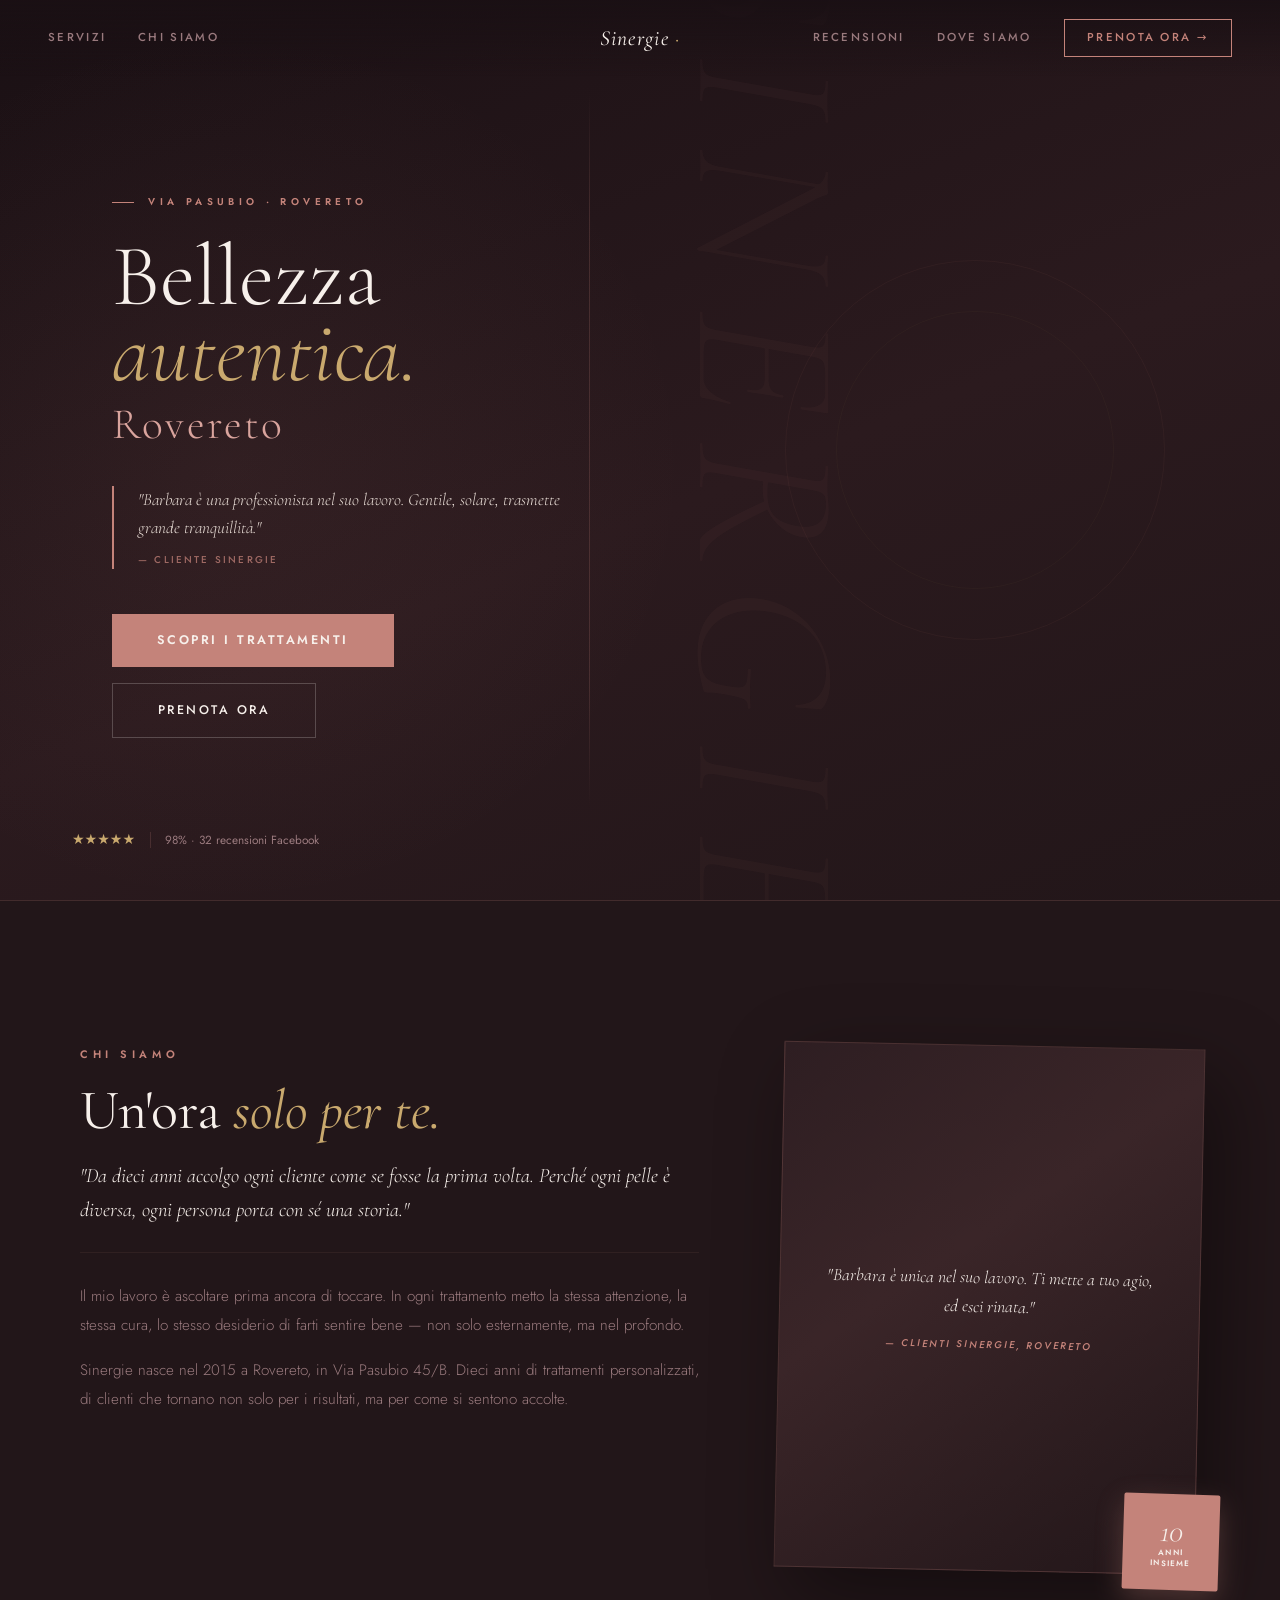
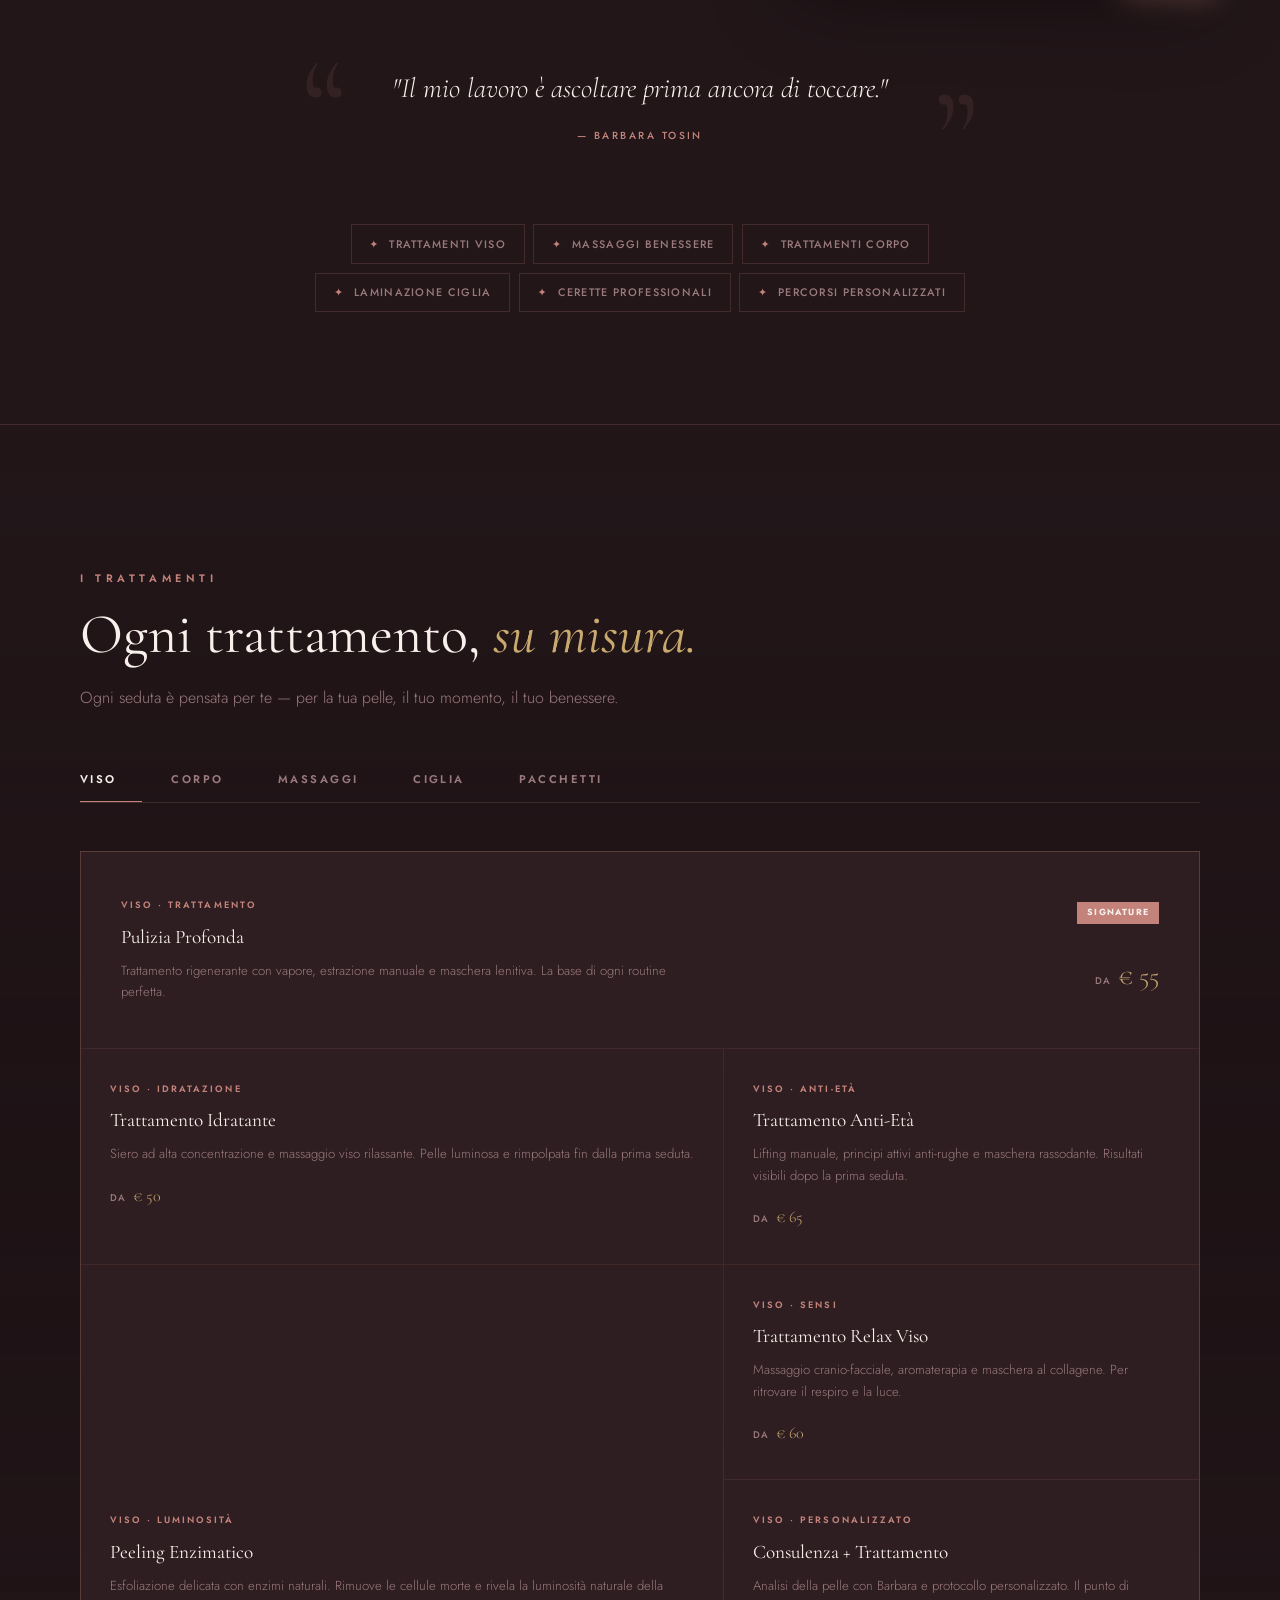
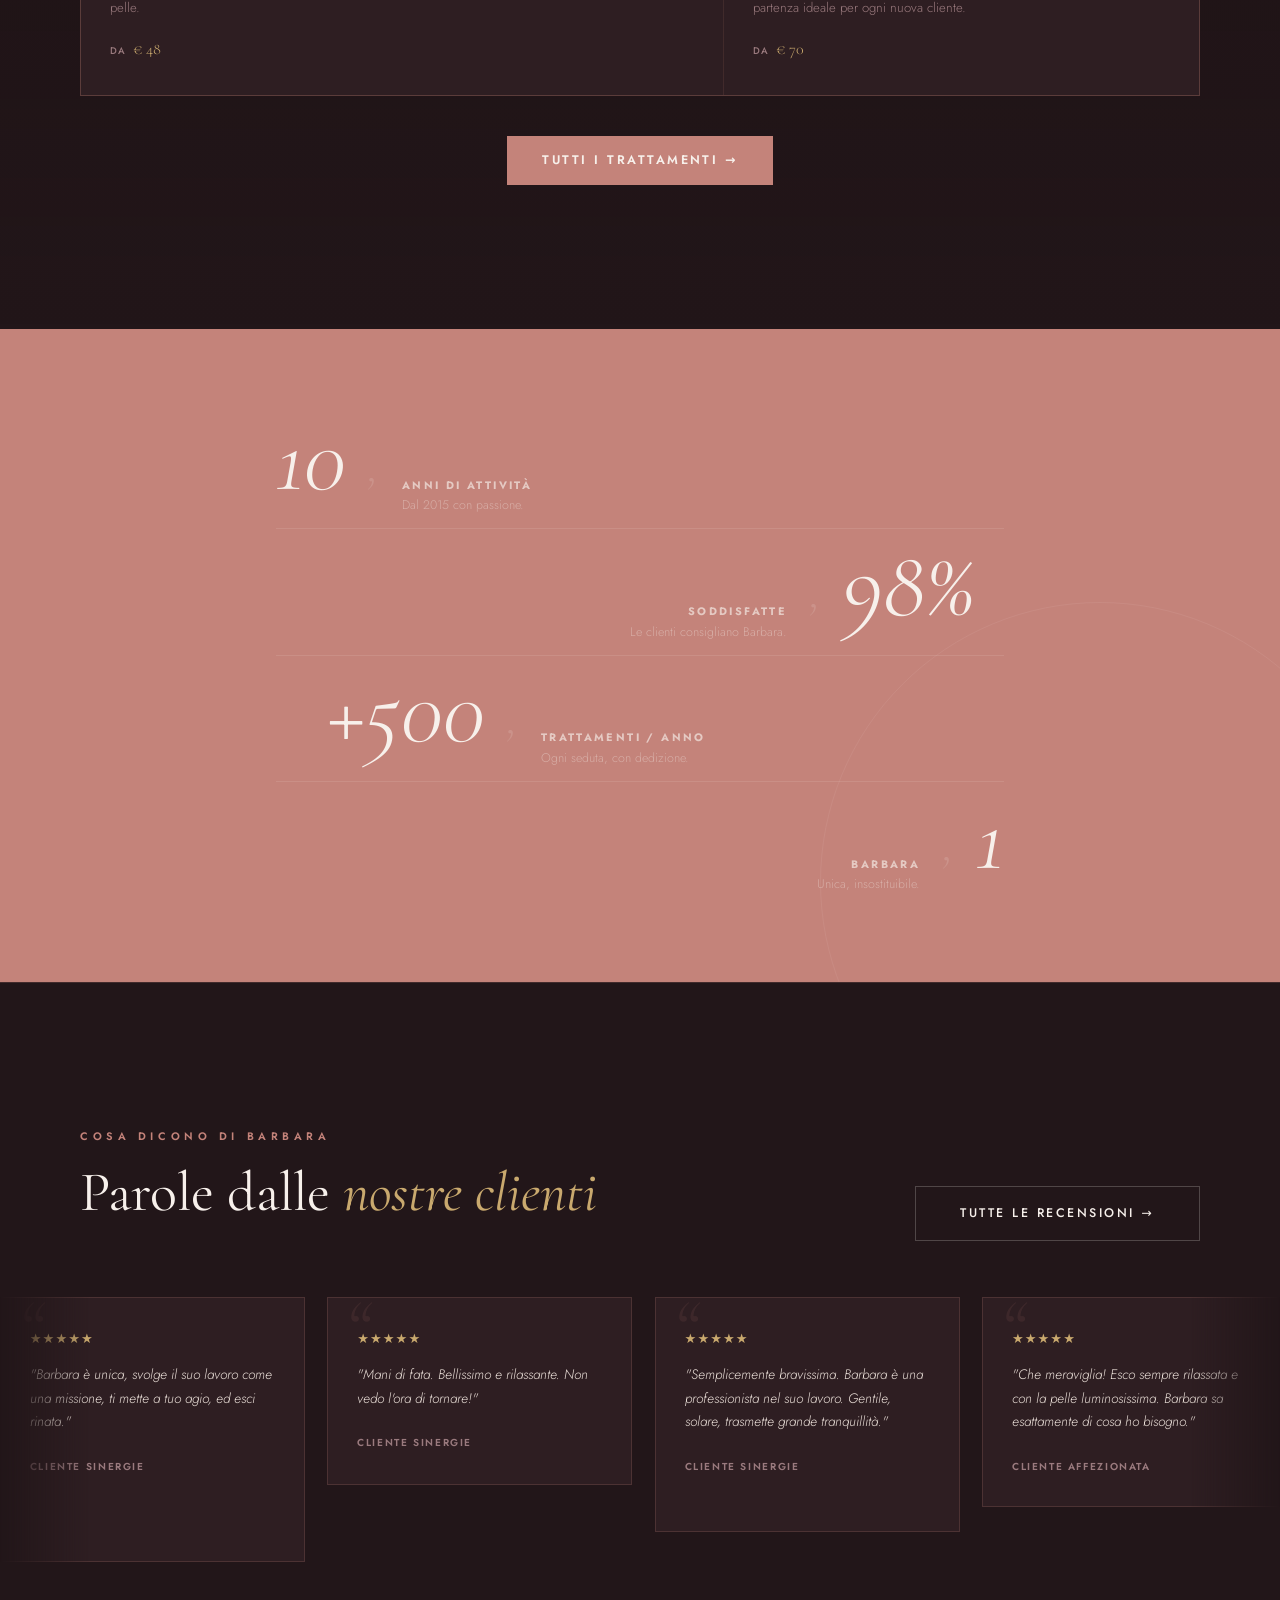
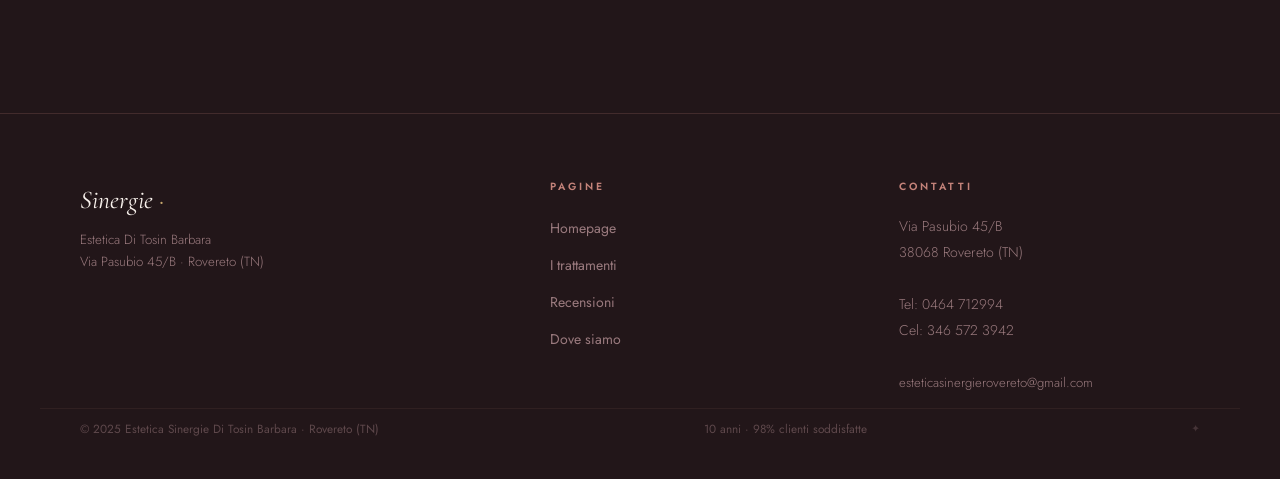
==== commit 150e516b: "Add files via upload" ====
--- a/index.html
+++ b/index.html
@@ -11,258 +11,384 @@
 <link rel="stylesheet" href="sinergie-responsive.css">
 <style>
 
-/* ──────────────────────────────────────
-   HERO SPLIT
-────────────────────────────────────── */
+/* ════════════════════════════════════════
+   HERO — full-width asimmetrico
+   Testo su 44% a sinistra.
+   "SINERGIE" ruotato verticalmente come sfondo.
+   Pull-quote integrata sotto il titolo (linea sx).
+════════════════════════════════════════ */
 .hero {
-  position:relative; min-height:100vh; z-index:1;
-  display:grid; grid-template-columns:1.05fr .95fr; overflow:hidden;
-}
-.hero-left {
-  background:linear-gradient(150deg,#1a1014 0%,#2e1e22 100%);
-  padding:10rem 4rem 5rem 4.5rem;
-  display:flex; flex-direction:column; justify-content:center;
-  position:relative; z-index:1;
-}
-/* Decorative diagonal slice */
-.hero-left::after {
-  content:''; position:absolute; top:0; right:-60px; bottom:0; width:120px;
-  background:linear-gradient(150deg,#1a1014 0%,#2e1e22 100%);
-  clip-path:polygon(0 0,0 100%,100% 0); z-index:2;
-}
-.hero-right {
-  background:var(--panel);
-  display:flex; align-items:center; justify-content:center;
-  position:relative; overflow:hidden;
-}
-/* Soft concentric rings */
-.hero-right::before {
+  position:relative;
+  min-height:100vh; z-index:1;
+  background:linear-gradient(158deg,#1a1014 0%,#2b1a1e 55%,#221619 100%);
+  display:flex; align-items:center;
+  overflow:hidden;
+}
+/* Alone caldo a sinistra */
+.hero::before {
+  content:''; position:absolute; inset:0;
+  background:radial-gradient(ellipse 55% 75% at 18% 52%,
+    rgba(196,131,122,.07) 0%,transparent 65%);
+  pointer-events:none;
+}
+/* Linea verticale sottile — separa testo da sfondo deco */
+.hero::after {
   content:''; position:absolute;
-  width:500px; height:500px; border-radius:50%;
-  border:1px solid rgba(196,131,122,.08);
-  top:50%; left:50%; transform:translate(-50%,-50%);
-}
-.hero-right::after {
-  content:''; position:absolute;
-  width:300px; height:300px; border-radius:50%;
-  border:1px solid rgba(201,169,110,.07);
-  top:50%; left:50%; transform:translate(-50%,-50%);
-}
-
-/* TESTO: modifica qui l'eyebrow (indirizzo sopra al titolo) */
+  left:46%; top:10%; bottom:10%; width:1px;
+  background:linear-gradient(to bottom,
+    transparent, var(--border) 18%, var(--border) 82%, transparent);
+  pointer-events:none;
+}
+
+.hero-inner {
+  max-width:1200px; margin:0 auto;
+  padding:9rem 4rem 7rem 4.5rem;
+  width:100%; position:relative; z-index:2;
+}
+.hero-text { max-width:43%; }
+
+/* TESTO: modifica qui l'eyebrow */
 .hero-eyebrow {
-  font-size:.65rem; font-weight:600; letter-spacing:.42em; text-transform:uppercase;
-  color:var(--rose); margin-bottom:1.6rem;
+  font-size:.62rem; font-weight:600; letter-spacing:.44em; text-transform:uppercase;
+  color:var(--rose); margin-bottom:1.8rem;
   display:flex; align-items:center; gap:.9rem;
   opacity:0; animation:fadeUp .8s .1s forwards;
 }
-.hero-eyebrow::before { content:''; width:24px; height:1px; background:var(--rose); flex-shrink:0; }
-
-/* TESTO: modifica qui il titolo principale dell'hero */
+.hero-eyebrow::before { content:''; width:22px; height:1px; background:var(--rose); flex-shrink:0; }
+
+/* TESTO: modifica qui il titolo principale */
 .hero-title {
   font-family:'Cormorant Garamond',serif;
-  font-size:clamp(3.2rem,5.8vw,6.2rem);
-  line-height:.93; font-weight:400; color:var(--cream); margin-bottom:1.9rem;
+  font-size:clamp(3.8rem,6.8vw,7.2rem);
+  line-height:.87; font-weight:300; color:var(--cream);
   opacity:0; animation:fadeUp .9s .25s forwards;
 }
-.hero-title em { font-style:italic; color:var(--gold); display:block; }
-.hero-title span { color:var(--rose-lt); font-size:.72em; }
+.hero-title em  { font-style:italic; color:var(--gold); display:block; }
+.hero-title span {
+  display:block; font-size:.5em; color:var(--rose-lt);
+  letter-spacing:.05em; margin-top:.35em;
+}
+
+/* Pull-quote integrata con bordo sinistro */
+/* TESTO: modifica qui la citazione hero */
+.hero-pull-quote {
+  margin-top:2.6rem; padding-left:1.5rem;
+  border-left:2px solid var(--rose);
+  opacity:0; animation:fadeUp .85s .5s forwards;
+}
+.hero-pull-quote blockquote {
+  font-family:'Cormorant Garamond',serif;
+  font-size:1.08rem; font-style:italic;
+  color:var(--warm); line-height:1.65;
+}
+/* TESTO: modifica qui il nome autore */
+.hero-pull-quote cite {
+  display:block; margin-top:.6rem;
+  font-family:'Jost',sans-serif; font-size:.62rem; font-weight:500;
+  letter-spacing:.22em; text-transform:uppercase;
+  color:var(--rose); opacity:.75; font-style:normal;
+}
 
 .hero-actions {
-  display:flex; gap:1.1rem; margin-top:2.4rem; flex-wrap:wrap;
-  opacity:0; animation:fadeUp .8s .65s forwards;
-}
-
-/* Stelle + badge recensioni */
+  display:flex; gap:1rem; margin-top:2.8rem; flex-wrap:wrap;
+  opacity:0; animation:fadeUp .8s .7s forwards;
+}
+
 .hero-badge {
-  position:absolute; bottom:2.5rem; left:4.5rem;
+  position:absolute; bottom:3rem; left:4.5rem;
   display:flex; align-items:center; gap:.9rem;
   opacity:0; animation:fadeUp .8s 1.1s forwards;
 }
-.hero-badge-stars { color:var(--gold); font-size:.88rem; letter-spacing:.04em; }
-.hero-badge-sep { width:1px; height:16px; background:var(--border); }
-/* TESTO: modifica qui il testo sotto alle stelle (numero recensioni) */
-.hero-badge-text { font-size:.75rem; color:var(--muted); letter-spacing:.04em; font-weight:400; }
-
-/* Blocco citazione lato destro */
-.hero-deco {
-  position:relative; z-index:1; text-align:center; padding:3rem 2.8rem;
-  opacity:0; animation:fadeIn 1.3s .5s forwards;
-}
-/* TESTO: modifica qui la parola decorativa grande in background */
-.hero-deco-bg {
+.hero-badge-stars { color:var(--gold); font-size:.88rem; }
+.hero-badge-sep   { width:1px; height:16px; background:var(--border); }
+/* TESTO: modifica qui il badge recensioni */
+.hero-badge-text  { font-size:.74rem; color:var(--muted); font-weight:400; }
+
+/* "SINERGIE" verticale — sfondo decorativo a piena altezza */
+.hero-vert-deco {
+  position:absolute; right:0; top:50%;
+  transform:translateY(-50%) rotate(90deg);
+  transform-origin:center center;
   font-family:'Cormorant Garamond',serif; font-style:italic;
-  font-size:11rem; line-height:1; color:var(--rose); opacity:.04;
-  position:absolute; top:50%; left:50%; transform:translate(-50%,-50%);
-  white-space:nowrap; pointer-events:none; user-select:none;
-}
-/* TESTO: modifica qui la citazione cliente nella colonna destra */
-.hero-quote {
-  font-family:'Cormorant Garamond',serif; font-size:1.3rem; font-style:italic;
-  color:var(--cream); line-height:1.58; max-width:310px; position:relative;
-}
-.hero-quote::before {
-  content:'\201C'; font-size:6rem; line-height:.55;
-  color:var(--rose); opacity:.16; display:block;
-}
-/* TESTO: modifica qui il nome autore della citazione */
-.hero-quote-author {
-  font-family:'Jost',sans-serif; font-size:.65rem; font-weight:500;
-  letter-spacing:.22em; text-transform:uppercase;
-  color:var(--rose); margin-top:1.1rem; display:block;
-}
-
-/* ──────────────────────────────────────
-   CHI SIAMO
-────────────────────────────────────── */
-.about { padding:9rem 0; border-top:1px solid var(--border); }
-.about-grid { display:grid; grid-template-columns:1fr 1fr; gap:7rem; align-items:center; }
-
-/* TESTO: modifica qui la citazione in corsivo in grassetto (intro about) */
+  font-size:clamp(8rem,16vw,19rem); line-height:1;
+  color:var(--rose); opacity:.04;
+  letter-spacing:.14em;
+  pointer-events:none; user-select:none;
+  white-space:nowrap; z-index:1;
+}
+/* Cerchio decorativo a destra */
+.hero-ring {
+  position:absolute; right:9%; top:50%; transform:translateY(-50%);
+  width:380px; height:380px; border-radius:50%;
+  border:1px solid rgba(196,131,122,.06);
+  pointer-events:none; z-index:1;
+}
+.hero-ring::before {
+  content:''; position:absolute; inset:50px; border-radius:50%;
+  border:1px solid rgba(201,169,110,.04);
+}
+
+
+/* ════════════════════════════════════════
+   CHI SIAMO — layout a Z
+   Riga 1: testo sx (60%) + frame dx (40%)
+   Riga 2: pull-quote centrata con virgolette grandi
+   Riga 3: feature tags centrate
+════════════════════════════════════════ */
+.about { padding:9rem 0 7rem; border-top:1px solid var(--border); }
+
+.about-z-top {
+  display:grid; grid-template-columns:1fr .68fr;
+  gap:5rem; align-items:start; margin-bottom:6rem;
+}
+.about-content {}
+
+/* TESTO: modifica qui la citazione introduttiva */
 .about-intro {
-  font-family:'Cormorant Garamond',serif; font-size:1.35rem; font-style:italic;
-  color:var(--cream); line-height:1.6; margin-bottom:1.8rem;
-  padding-left:1.3rem; border-left:2px solid var(--gold);
-}
-.about-body { font-size:.95rem; color:var(--muted); line-height:1.9; margin-bottom:1.1rem; font-weight:300; }
-.about-features { display:grid; grid-template-columns:1fr 1fr; gap:.6rem; margin-top:2rem; }
-.feature-tag {
-  display:flex; align-items:center; gap:.65rem; padding:.65rem 1rem;
-  border:1px solid var(--border);
-  font-size:.7rem; font-weight:500; letter-spacing:.12em; text-transform:uppercase;
-  color:var(--muted); transition:border-color .25s, color .25s;
-}
-.feature-tag:hover { border-color:var(--rose); color:var(--rose-lt); }
-.feature-tag .icon { color:var(--rose); font-style:normal; }
+  font-family:'Cormorant Garamond',serif;
+  font-size:1.28rem; font-style:italic;
+  color:var(--cream); line-height:1.65;
+  margin-bottom:1.8rem;
+  padding-bottom:1.6rem; border-bottom:1px solid var(--border-s);
+}
+.about-body { font-size:.95rem; color:var(--muted); line-height:1.9; margin-bottom:1rem; font-weight:300; }
 
 .about-visual { position:relative; }
-
 /* FOTO: foto di Barbara — dimensioni consigliate 600x800px */
 .about-frame {
-  width:100%; aspect-ratio:3/4;
-  background:linear-gradient(145deg,var(--panel) 0%,var(--deep) 100%);
+  width:100%; aspect-ratio:4/5;
+  background:linear-gradient(145deg,var(--panel) 0%,var(--panel-lt) 40%,var(--deep) 100%);
   border:1px solid var(--border);
   display:flex; align-items:center; justify-content:center;
   position:relative; overflow:hidden;
-  transform:rotate(1.5deg);
-  box-shadow:14px 22px 70px rgba(0,0,0,.35);
-}
-.about-frame-text { text-align:center; padding:3rem; position:relative; z-index:1; }
-/* TESTO: modifica qui la citazione nel frame visivo about */
+  transform:rotate(1.2deg);
+  box-shadow:18px 28px 80px rgba(0,0,0,.4);
+}
+.about-frame-text { text-align:center; padding:2.5rem; position:relative; z-index:1; }
+/* TESTO: modifica qui la citazione nel frame */
 .about-frame-text blockquote {
-  font-family:'Cormorant Garamond',serif; font-size:1.15rem; font-style:italic;
+  font-family:'Cormorant Garamond',serif; font-size:1.1rem; font-style:italic;
   color:var(--cream); line-height:1.65;
 }
 .about-frame-text cite {
-  display:block; margin-top:1.1rem;
-  font-family:'Jost',sans-serif; font-size:.65rem; font-weight:500;
-  letter-spacing:.22em; text-transform:uppercase; color:var(--rose);
-}
-/* Badge galleggiante 10 anni */
+  display:block; margin-top:1rem;
+  font-family:'Jost',sans-serif; font-size:.62rem; font-weight:500;
+  letter-spacing:.2em; text-transform:uppercase; color:var(--rose);
+}
+/* Badge in basso a destra (opposto all'originale) */
 .about-badge-float {
-  position:absolute; bottom:-1.4rem; left:-1.4rem;
-  width:100px; height:100px; background:var(--rose);
+  position:absolute; bottom:-1.2rem; right:-1.2rem;
+  width:96px; height:96px; background:var(--rose);
   display:flex; flex-direction:column; align-items:center; justify-content:center;
   color:var(--cream); border-radius:2px;
-  box-shadow:0 10px 28px rgba(196,131,122,.3); transform:rotate(-1.5deg);
-}
-/* TESTO: modifica qui il numero anni del badge galleggiante */
-.about-badge-float .big-num { font-family:'Cormorant Garamond',serif; font-size:1.9rem; line-height:1; font-style:italic; }
-.about-badge-float .small-txt { font-size:.52rem; font-weight:600; letter-spacing:.14em; text-transform:uppercase; text-align:center; line-height:1.4; }
-
-/* ──────────────────────────────────────
-   SERVIZI PREVIEW (tab laterali)
-────────────────────────────────────── */
-.services-preview { padding:9rem 0; border-top:1px solid var(--border); background:linear-gradient(to bottom,transparent,rgba(22,10,14,.35),transparent); }
-.services-preview-head { margin-bottom:4rem; }
-.services-layout { display:grid; grid-template-columns:200px 1fr; gap:3rem; align-items:start; }
-
-/* Tab laterali */
-.services-tabs-side { display:flex; flex-direction:column; border:1px solid var(--border); position:sticky; top:90px; }
-.services-tab-side {
-  font-family:'Jost',sans-serif; font-size:.68rem; font-weight:600;
-  letter-spacing:.18em; text-transform:uppercase;
-  background:transparent; color:var(--muted);
-  border:none; border-bottom:1px solid var(--border);
-  padding:.95rem 1.2rem; cursor:pointer; text-align:left;
-  transition:background .25s, color .25s;
-}
-.services-tab-side:last-child { border-bottom:none; }
-.services-tab-side.active { background:var(--rose); color:var(--cream); }
-.services-tab-side:hover:not(.active) { background:var(--rose-dim); color:var(--rose-lt); }
-
-/* Tab orizzontali (mobile) */
-.services-tabs-top { display:none; gap:0; margin-bottom:2rem; border:1px solid var(--border); width:fit-content; overflow:hidden; }
-.services-tab-top {
-  font-family:'Jost',sans-serif; font-size:.68rem; font-weight:600;
-  letter-spacing:.15em; text-transform:uppercase;
+  box-shadow:0 10px 28px rgba(196,131,122,.3);
+  transform:rotate(1.8deg);
+}
+/* TESTO: modifica qui gli anni */
+.about-badge-float .big-num { font-family:'Cormorant Garamond',serif; font-size:2rem; line-height:1; font-style:italic; }
+.about-badge-float .small-txt { font-size:.5rem; font-weight:600; letter-spacing:.14em; text-transform:uppercase; text-align:center; line-height:1.4; }
+
+/* Blocco citazione centrata con virgolette enormi */
+.about-centered-quote {
+  max-width:680px; margin:0 auto 5rem;
+  text-align:center; position:relative; padding:0 2.5rem;
+}
+.about-centered-quote::before,
+.about-centered-quote::after {
+  font-family:'Cormorant Garamond',serif;
+  font-size:9rem; line-height:.5;
+  color:var(--rose); opacity:.11;
+  position:absolute;
+}
+.about-centered-quote::before { content:'\201C'; top:.3rem; left:0; }
+.about-centered-quote::after  { content:'\201D'; bottom:-2rem; right:0; }
+/* TESTO: modifica qui la citazione grande centrata */
+.about-centered-quote blockquote {
+  font-family:'Cormorant Garamond',serif;
+  font-size:clamp(1.35rem,2.4vw,1.75rem);
+  font-style:italic; font-weight:300;
+  color:var(--cream); line-height:1.5; position:relative; z-index:1;
+}
+/* TESTO: modifica qui l'attribuzione */
+.about-centered-quote cite {
+  display:block; margin-top:1.1rem;
+  font-family:'Jost',sans-serif; font-size:.64rem; font-weight:500;
+  letter-spacing:.24em; text-transform:uppercase; color:var(--rose);
+  font-style:normal;
+}
+
+/* Feature tags centrate in fondo */
+.about-features-center {
+  display:flex; flex-wrap:wrap; gap:.55rem; justify-content:center;
+  max-width:660px; margin:0 auto;
+}
+.feature-tag {
+  display:flex; align-items:center; gap:.6rem; padding:.6rem 1.1rem;
+  border:1px solid var(--border);
+  font-size:.68rem; font-weight:500; letter-spacing:.12em; text-transform:uppercase;
+  color:var(--muted); transition:border-color .25s, color .25s;
+}
+.feature-tag:hover { border-color:var(--rose); color:var(--rose-lt); }
+.feature-tag .icon { color:var(--rose); font-style:normal; }
+
+
+/* ════════════════════════════════════════
+   SERVIZI — tab orizzontali editoriali,
+   prima card featured full-width,
+   resto in griglia 2-col asimmetrica
+════════════════════════════════════════ */
+.services-preview {
+  padding:9rem 0; border-top:1px solid var(--border);
+  background:linear-gradient(to bottom,transparent,rgba(22,10,14,.3),transparent);
+}
+.services-preview-head { margin-bottom:2.8rem; }
+
+/* Tab bar orizzontale — stile editoriale con underline attivo */
+.services-tab-bar {
+  display:flex; border-bottom:1px solid var(--border);
+  margin-bottom:3rem;
+  overflow-x:auto; -webkit-overflow-scrolling:touch;
+  scrollbar-width:none;
+}
+.services-tab-bar::-webkit-scrollbar { display:none; }
+.services-tab-btn {
+  font-family:'Jost',sans-serif; font-size:.7rem; font-weight:600;
+  letter-spacing:.22em; text-transform:uppercase;
   background:transparent; color:var(--muted); border:none;
-  border-right:1px solid var(--border); padding:.85rem 1.2rem; cursor:pointer;
-  transition:background .25s, color .25s; white-space:nowrap;
-}
-.services-tab-top:last-child { border-right:none; }
-.services-tab-top.active { background:var(--rose); color:var(--cream); }
-.services-tab-top:hover:not(.active) { background:var(--rose-dim); color:var(--rose-lt); }
-
-/* Grid card servizi */
+  padding:.85rem 1.6rem .85rem 0;
+  margin-right:1.8rem;
+  cursor:pointer;
+  border-bottom:2px solid transparent;
+  margin-bottom:-1px;
+  transition:color .25s, border-color .25s;
+  white-space:nowrap; flex-shrink:0;
+}
+.services-tab-btn:hover { color:var(--rose-lt); }
+.services-tab-btn.active { color:var(--cream); border-bottom-color:var(--rose); }
+
+/* Griglia asimmetrica: prima card full-width, poi 2-col */
 .services-preview-grid {
-  display:grid; grid-template-columns:repeat(3,1fr); gap:1px;
-  background:var(--border); border:1px solid var(--border);
+  display:grid;
+  grid-template-columns:1.15fr .85fr;
+  gap:1px; background:var(--border); border:1px solid var(--border);
   transition:opacity .3s ease;
 }
 .services-preview-grid.fading { opacity:0; }
 
-/* TESTO: modifica qui nome, categoria e prezzo di ogni servizio */
+/* Prima card — featured, occupa tutta la riga */
+.service-card:first-child {
+  grid-column:1 / -1;
+  display:grid; grid-template-columns:1fr .8fr;
+  gap:2rem; align-items:center;
+  padding:2.8rem 2.5rem;
+}
+.service-card:first-child .sc-right {
+  display:flex; flex-direction:column; align-items:flex-end; gap:.8rem;
+}
+.service-card:first-child .service-card-price { font-size:1.6rem; }
+/* Quarta card — si estende su 2 righe */
+.service-card:nth-child(4) { grid-row:span 2; display:flex; flex-direction:column; justify-content:flex-end; }
+
+/* Card base */
 .service-card {
   background:var(--panel); padding:2rem 1.8rem;
-  transition:background .25s, transform .25s, box-shadow .25s; position:relative; overflow:hidden;
-  cursor:default;
+  transition:background .25s, transform .25s, box-shadow .25s;
+  position:relative; overflow:hidden; cursor:default;
 }
 .service-card::before {
   content:''; position:absolute; inset:0;
   border:2px solid transparent;
-  transition:border-color .3s ease;
+  transition:border-color .3s;
   pointer-events:none; z-index:1;
 }
 .service-card:hover { background:var(--panel-lt); transform:translateY(-3px); box-shadow:0 12px 40px rgba(196,131,122,.12); }
 .service-card:hover::before { border-color:rgba(196,131,122,.35); }
-.service-card-cat { font-family:'Jost',sans-serif; font-size:.58rem; font-weight:600; letter-spacing:.22em; text-transform:uppercase; color:var(--rose); margin-bottom:.55rem; display:block; }
+
+.service-card-cat { font-family:'Jost',sans-serif; font-size:.58rem; font-weight:600; letter-spacing:.22em; text-transform:uppercase; color:var(--rose); margin-bottom:.5rem; display:block; }
+/* TESTO: modifica qui il nome del trattamento */
 .service-card-name { font-family:'Cormorant Garamond',serif; font-size:1.2rem; color:var(--cream); margin-bottom:.4rem; font-weight:400; }
-/* TESTO: modifica qui la descrizione breve del trattamento */
+/* TESTO: modifica qui la descrizione del trattamento */
 .service-card-desc { font-size:.82rem; color:var(--muted); line-height:1.65; font-weight:300; }
-/* TESTO: modifica qui il prezzo (es. "da €35") */
+/* TESTO: modifica qui il prezzo */
 .service-card-price { margin-top:1.1rem; font-family:'Cormorant Garamond',serif; font-size:1rem; color:var(--gold); display:flex; align-items:baseline; gap:.4rem; }
-.service-card-price .from { font-family:'Jost',sans-serif; font-size:.62rem; font-weight:500; letter-spacing:.12em; text-transform:uppercase; color:var(--muted); }
-/* Tag Signature */
-.service-special-tag { position:absolute; top:.75rem; right:.75rem; font-family:'Jost',sans-serif; font-size:.55rem; font-weight:700; letter-spacing:.16em; text-transform:uppercase; background:var(--rose); color:var(--cream); padding:.2rem .6rem; z-index:2; }
-
-/* ──────────────────────────────────────
-   STATS BAND
-────────────────────────────────────── */
-.stats-band { background:var(--rose); padding:4.5rem 0; position:relative; z-index:1; }
-.stats-band-grid { display:grid; grid-template-columns:repeat(4,1fr); gap:0; border:1px solid rgba(247,240,235,.18); }
-.stat-item { padding:2.5rem 2rem; text-align:center; border-right:1px solid rgba(247,240,235,.18); }
-.stat-item:last-child { border-right:none; }
-/* TESTO: modifica qui i numeri delle statistiche */
-.stat-num { font-family:'Cormorant Garamond',serif; font-size:3rem; color:var(--cream); line-height:1; display:block; margin-bottom:.3rem; font-style:italic; }
-.stat-label { font-family:'Jost',sans-serif; font-size:.65rem; font-weight:700; letter-spacing:.2em; text-transform:uppercase; color:var(--cream); opacity:.7; display:block; margin-bottom:.2rem; }
-/* TESTO: modifica qui la descrizione sotto a ogni statistica */
-.stat-desc { font-size:.78rem; color:var(--cream); opacity:.5; line-height:1.5; font-weight:300; }
-
-/* ──────────────────────────────────────
-   CAROUSEL RECENSIONI
-────────────────────────────────────── */
+.service-card-price .from { font-family:'Jost',sans-serif; font-size:.6rem; font-weight:500; letter-spacing:.12em; text-transform:uppercase; color:var(--muted); }
+.service-special-tag { font-family:'Jost',sans-serif; font-size:.55rem; font-weight:700; letter-spacing:.16em; text-transform:uppercase; background:var(--rose); color:var(--cream); padding:.22rem .6rem; }
+/* nelle card normali il tag è absolute */
+.service-card:not(:first-child) .service-special-tag { position:absolute; top:.75rem; right:.75rem; z-index:2; }
+/* nella featured è inline */
+.service-card:first-child .service-special-tag { position:static; }
+
+
+/* ════════════════════════════════════════
+   STATS — composizione tipografica poetica
+   I 4 numeri fluiscono come versi su sfondo rose,
+   alternando indentatura sinistra/destra
+════════════════════════════════════════ */
+.stats-band {
+  background:var(--rose); padding:5.5rem 0;
+  position:relative; z-index:1; overflow:hidden;
+}
+/* Cerchio decorativo in background */
+.stats-band::before {
+  content:''; position:absolute;
+  width:560px; height:560px; border-radius:50%;
+  border:1px solid rgba(247,240,235,.07);
+  right:-100px; bottom:-180px; pointer-events:none;
+}
+
+.stats-poem { max-width:840px; margin:0 auto; padding:0 3.5rem; }
+
+.stats-verse {
+  display:flex; align-items:baseline; gap:1.4rem;
+  border-bottom:1px solid rgba(247,240,235,.1);
+  padding:.85rem 0;
+}
+.stats-verse:first-child { padding-top:0; }
+.stats-verse:last-child  { border-bottom:none; padding-bottom:0; }
+/* Alternanza posizioni */
+.stats-verse:nth-child(1) { justify-content:flex-start; }
+.stats-verse:nth-child(2) { justify-content:flex-end; padding-right:4%; }
+.stats-verse:nth-child(3) { justify-content:flex-start; padding-left:7%; }
+.stats-verse:nth-child(4) { justify-content:flex-end; }
+
+/* TESTO: modifica qui i numeri */
+.stat-num-v {
+  font-family:'Cormorant Garamond',serif; font-style:italic;
+  font-size:clamp(3.6rem,7.5vw,6.8rem);
+  color:var(--cream); line-height:.88; flex-shrink:0;
+}
+.stats-verse-sep {
+  font-family:'Cormorant Garamond',serif; font-style:italic;
+  font-size:3rem; color:var(--cream); opacity:.14;
+  line-height:1; align-self:center;
+}
+.stat-text-v { display:flex; flex-direction:column; gap:.2rem; }
+/* TESTO: modifica qui le etichette */
+.stat-label-v { font-family:'Jost',sans-serif; font-size:.68rem; font-weight:700; letter-spacing:.22em; text-transform:uppercase; color:var(--cream); opacity:.65; }
+/* TESTO: modifica qui le descrizioni */
+.stat-desc-v  { font-size:.78rem; color:var(--cream); opacity:.38; line-height:1.4; font-weight:300; }
+
+
+/* ════════════════════════════════════════
+   CAROUSEL — card con altezze alternate
+   align-items:flex-start sul track +
+   min-height variabile per effetto "onda"
+════════════════════════════════════════ */
 .reviews-section { padding:9rem 0; border-top:1px solid var(--border); }
-.reviews-head { margin-bottom:3.5rem; display:flex; justify-content:space-between; align-items:flex-end; flex-wrap:wrap; gap:1rem; }
-
+.reviews-head {
+  margin-bottom:3.5rem; display:flex;
+  justify-content:space-between; align-items:flex-end;
+  flex-wrap:wrap; gap:1rem;
+}
 .rev-wrap {
   overflow:hidden; position:relative;
-  mask-image: linear-gradient(to right, transparent 0%, black 8%, black 92%, transparent 100%);
-  -webkit-mask-image: linear-gradient(to right, transparent 0%, black 8%, black 92%, transparent 100%);
+  mask-image:linear-gradient(to right, transparent 0%, black 7%, black 93%, transparent 100%);
+  -webkit-mask-image:linear-gradient(to right, transparent 0%, black 7%, black 93%, transparent 100%);
 }
 .rev-track {
-  display:flex; gap:1.5rem; width:max-content;
-  animation: rev-scroll 55s linear infinite;
+  display:flex; gap:1.4rem; width:max-content;
+  animation:rev-scroll 55s linear infinite;
+  align-items:flex-start; /* card allineate in alto → altezze diverse creano onde */
 }
 .rev-track:hover { animation-play-state:paused; }
 @keyframes rev-scroll {
@@ -270,11 +396,12 @@
   to   { transform:translateX(-50%); }
 }
 
-/* TESTO: modifica qui ogni recensione cliente */
+/* TESTO: modifica qui ogni recensione */
 .rev-card {
-  flex-shrink:0; width:330px;
+  flex-shrink:0; width:305px;
   background:var(--panel); border:1px solid var(--border);
-  padding:1.9rem 1.9rem 1.7rem; position:relative; overflow:hidden;
+  padding:1.9rem 1.8rem 1.7rem;
+  position:relative; overflow:hidden;
   transition:border-color .25s, transform .25s;
 }
 .rev-card:hover { border-color:rgba(196,131,122,.4); transform:translateY(-3px); }
@@ -284,10 +411,59 @@
   color:var(--rose); opacity:.1;
   position:absolute; top:.5rem; left:1rem; pointer-events:none;
 }
-.rev-stars { color:var(--gold); font-size:.82rem; letter-spacing:.08em; margin-bottom:.8rem; }
-.rev-text  { font-size:.88rem; font-style:italic; color:var(--warm); line-height:1.7; margin-bottom:1.1rem; font-weight:300; }
-/* TESTO: modifica qui il nome dell'autore della recensione */
-.rev-author { font-family:'Jost',sans-serif; font-size:.65rem; font-weight:600; letter-spacing:.16em; text-transform:uppercase; color:var(--muted); }
+/* 7 varianti di altezza che si ripetono sul loop */
+.rev-card:nth-child(7n+1) { min-height:265px; }
+.rev-card:nth-child(7n+2) { min-height:188px; }
+.rev-card:nth-child(7n+3) { min-height:235px; }
+.rev-card:nth-child(7n+4) { min-height:200px; }
+.rev-card:nth-child(7n+5) { min-height:272px; }
+.rev-card:nth-child(7n+6) { min-height:182px; }
+.rev-card:nth-child(7n+7) { min-height:218px; }
+
+.rev-stars  { color:var(--gold); font-size:.82rem; letter-spacing:.08em; margin-bottom:.8rem; }
+.rev-text   { font-size:.86rem; font-style:italic; color:var(--warm); line-height:1.7; margin-bottom:1rem; font-weight:300; }
+/* TESTO: modifica qui il nome dell'autore */
+.rev-author { font-family:'Jost',sans-serif; font-size:.63rem; font-weight:600; letter-spacing:.16em; text-transform:uppercase; color:var(--muted); }
+
+
+/* ════ RESPONSIVE ════ */
+@media (max-width:900px) {
+  /* Hero */
+  .hero::after { display:none; }
+  .hero-vert-deco { font-size:clamp(5rem,18vw,10rem); opacity:.03; }
+  .hero-inner { padding:8rem 1.5rem 5rem; }
+  .hero-text { max-width:100%; }
+  .hero-badge { left:1.5rem; }
+
+  /* About */
+  .about-z-top { grid-template-columns:1fr; gap:3rem; }
+  .about-visual { max-width:400px; }
+
+  /* Servizi */
+  .services-preview-grid { grid-template-columns:1fr; }
+  .service-card:first-child { grid-template-columns:1fr; gap:1.2rem; }
+  .service-card:first-child .sc-right { align-items:flex-start; }
+  .service-card:nth-child(4) { grid-row:span 1; }
+
+  /* Stats */
+  .stats-poem { padding:0 1.5rem; }
+  .stats-verse { flex-direction:column; gap:.35rem; }
+  .stats-verse:nth-child(2),
+  .stats-verse:nth-child(4) { padding-right:0; }
+  .stats-verse:nth-child(3) { padding-left:0; }
+  .stats-verse-sep { display:none; }
+}
+@media (max-width:600px) {
+  .hero-inner  { padding:7.5rem 1.4rem 4.5rem; }
+  .hero-title  { font-size:clamp(3rem,13vw,4.5rem) !important; }
+  .hero-actions .btn-primary,
+  .hero-actions .btn-outline { width:100%; text-align:center; }
+  .about { padding:5rem 0; }
+  .about-centered-quote::before,
+  .about-centered-quote::after { font-size:6rem; }
+  .stat-num-v { font-size:clamp(2.8rem,10vw,4.5rem); }
+  .services-tab-btn { font-size:.65rem; padding:.8rem 1rem .8rem 0; margin-right:1.2rem; }
+}
 
 </style>
 </head>
@@ -296,11 +472,11 @@
 <!-- ── NAVIGAZIONE ── -->
 <nav id="nav">
   <div class="nav-links">
-    <!-- TESTO: modifica qui i link di navigazione sinistri -->
+    <!-- TESTO: modifica qui i link nav sinistri -->
     <a href="sinergie-servizi.html">Servizi</a>
     <a href="#about">Chi siamo</a>
   </div>
-  <!-- TESTO: modifica qui il nome del brand nel logo nav -->
+  <!-- TESTO: modifica qui il nome nel logo nav -->
   <a href="index.html" class="nav-logo">Sinergie <em>·</em></a>
   <div class="nav-links nav-links-right">
     <a href="sinergie-recensioni.html">Recensioni</a>
@@ -320,356 +496,418 @@
 </nav>
 
 
-<!-- ── HERO ── -->
+<!-- ═══════════════════════════════
+     HERO
+═══════════════════════════════ -->
 <section class="hero">
-  <div class="hero-left">
-    <!-- TESTO: modifica qui l'eyebrow indirizzo -->
-    <p class="hero-eyebrow">Via Pasubio · Rovereto</p>
-    <!-- TESTO: modifica qui il titolo principale -->
-    <h1 class="hero-title">Bellezza<em>autentica.</em><span>Rovereto</span></h1>
-    <div class="hero-actions">
-      <a href="sinergie-servizi.html" class="btn-primary">Scopri i trattamenti</a>
-      <a href="sinergie-dove-siamo.html" class="btn-outline">Prenota ora</a>
-    </div>
-    <div class="hero-badge">
-      <span class="hero-badge-stars">★★★★★</span>
-      <div class="hero-badge-sep"></div>
-      <!-- TESTO: modifica qui le statistiche delle recensioni -->
-      <span class="hero-badge-text">98% · 32 recensioni Facebook</span>
-    </div>
-  </div>
-  <div class="hero-right">
-    <div class="hero-deco-bg">B</div>
-    <div class="hero-deco">
-      <!-- TESTO: modifica qui la citazione nella colonna destra dell'hero -->
-      <blockquote class="hero-quote">
-        "Barbara è una professionista nel suo lavoro. Gentile, solare, trasmette grande tranquillità."
-        <!-- TESTO: modifica qui il nome dell'autore della citazione -->
-        <cite class="hero-quote-author">— Cliente Sinergie</cite>
-      </blockquote>
-    </div>
+  <div class="hero-ring" aria-hidden="true"></div>
+  <!-- "SINERGIE" ruotato verticalmente a piena altezza -->
+  <div class="hero-vert-deco" aria-hidden="true">SINERGIE</div>
+
+  <div class="hero-inner">
+    <div class="hero-text">
+      <!-- TESTO: modifica qui l'eyebrow -->
+      <p class="hero-eyebrow">Via Pasubio · Rovereto</p>
+      <!-- TESTO: modifica qui il titolo principale -->
+      <h1 class="hero-title">Bellezza<em>autentica.</em><span>Rovereto</span></h1>
+
+      <!-- Pull-quote integrata (non in colonna separata) -->
+      <!-- TESTO: modifica qui la citazione hero -->
+      <div class="hero-pull-quote">
+        <blockquote>"Barbara è una professionista nel suo lavoro. Gentile, solare, trasmette grande tranquillità."</blockquote>
+        <!-- TESTO: modifica qui il nome autore -->
+        <cite>— Cliente Sinergie</cite>
+      </div>
+
+      <div class="hero-actions">
+        <a href="sinergie-servizi.html" class="btn-primary">Scopri i trattamenti</a>
+        <a href="sinergie-dove-siamo.html" class="btn-outline">Prenota ora</a>
+      </div>
+    </div>
+  </div>
+
+  <div class="hero-badge">
+    <span class="hero-badge-stars">★★★★★</span>
+    <div class="hero-badge-sep"></div>
+    <!-- TESTO: modifica qui il badge recensioni -->
+    <span class="hero-badge-text">98% · 32 recensioni Facebook</span>
   </div>
 </section>
 
 
-<!-- ── CHI SIAMO ── -->
+<!-- ═══════════════════════════════
+     CHI SIAMO — layout Z
+═══════════════════════════════ -->
 <section class="about" id="about">
   <div class="container">
-    <div class="about-grid">
+
+    <!-- Z riga 1: testo 60% + frame 40% -->
+    <div class="about-z-top">
       <div class="about-content reveal">
         <span class="section-eyebrow">Chi siamo</span>
-        <!-- TESTO: modifica qui il titolo sezione chi siamo -->
+        <!-- TESTO: modifica qui il titolo chi siamo -->
         <h2 class="section-title">Un'ora <em>solo per te.</em></h2>
-        <!-- TESTO: modifica qui la citazione introduttiva in corsivo -->
+        <!-- TESTO: modifica qui la citazione intro -->
         <p class="about-intro">"Da dieci anni accolgo ogni cliente come se fosse la prima volta. Perché ogni pelle è diversa, ogni persona porta con sé una storia."</p>
-        <!-- TESTO: modifica qui il testo descrittivo del about -->
+        <!-- TESTO: modifica qui il testo descrittivo -->
         <p class="about-body">Il mio lavoro è ascoltare prima ancora di toccare. In ogni trattamento metto la stessa attenzione, la stessa cura, lo stesso desiderio di farti sentire bene — non solo esternamente, ma nel profondo.</p>
         <p class="about-body">Sinergie nasce nel 2015 a Rovereto, in Via Pasubio 45/B. Dieci anni di trattamenti personalizzati, di clienti che tornano non solo per i risultati, ma per come si sentono accolte.</p>
-        <div class="about-features">
-          <div class="feature-tag"><span class="icon">✦</span>Trattamenti viso</div>
-          <div class="feature-tag"><span class="icon">✦</span>Massaggi benessere</div>
-          <div class="feature-tag"><span class="icon">✦</span>Trattamenti corpo</div>
-          <div class="feature-tag"><span class="icon">✦</span>Laminazione ciglia</div>
-          <div class="feature-tag"><span class="icon">✦</span>Cerette professionali</div>
-          <div class="feature-tag"><span class="icon">✦</span>Percorsi personalizzati</div>
-        </div>
-      </div>
+      </div>
+
       <div class="about-visual reveal">
         <!-- FOTO: foto di Barbara — dimensioni consigliate 600x800px -->
-        <!-- <img src="" alt="Barbara Tosin - Estetica Sinergie" style="width:100%;height:100%;object-fit:cover;position:absolute;inset:0;"> -->
         <div class="about-frame">
           <div class="about-frame-text">
-            <!-- TESTO: modifica qui la citazione nel frame visivo -->
+            <!-- TESTO: modifica qui la citazione nel frame -->
             <blockquote>"Barbara è unica nel suo lavoro. Ti mette a tuo agio, ed esci rinata."</blockquote>
             <cite>— Clienti Sinergie, Rovereto</cite>
           </div>
         </div>
-        <!-- Badge: 10 anni di attività -->
+        <!-- Badge 10 anni — in basso a destra (opposto all'originale) -->
         <div class="about-badge-float">
-          <!-- TESTO: modifica qui gli anni di attività -->
+          <!-- TESTO: modifica qui gli anni -->
           <span class="big-num">10</span>
           <span class="small-txt">anni<br>insieme</span>
         </div>
       </div>
     </div>
+
+    <!-- Z riga 2: pull-quote centrata con virgolette grandi -->
+    <div class="about-centered-quote reveal">
+      <!-- TESTO: modifica qui la citazione centrata -->
+      <blockquote>"Il mio lavoro è ascoltare prima ancora di toccare."</blockquote>
+      <cite>— Barbara Tosin</cite>
+    </div>
+
+    <!-- Z riga 3: feature tags centrate -->
+    <div class="about-features-center reveal">
+      <div class="feature-tag"><span class="icon">✦</span>Trattamenti viso</div>
+      <div class="feature-tag"><span class="icon">✦</span>Massaggi benessere</div>
+      <div class="feature-tag"><span class="icon">✦</span>Trattamenti corpo</div>
+      <div class="feature-tag"><span class="icon">✦</span>Laminazione ciglia</div>
+      <div class="feature-tag"><span class="icon">✦</span>Cerette professionali</div>
+      <div class="feature-tag"><span class="icon">✦</span>Percorsi personalizzati</div>
+    </div>
+
   </div>
 </section>
 
 
-<!-- ── SERVIZI PREVIEW ── -->
+<!-- ═══════════════════════════════
+     SERVIZI — tab orizzontali + griglia asimmetrica
+═══════════════════════════════ -->
 <section class="services-preview" id="servizi">
   <div class="container">
+
     <div class="services-preview-head reveal">
       <span class="section-eyebrow">I trattamenti</span>
       <!-- TESTO: modifica qui il titolo sezione servizi -->
       <h2 class="section-title">Ogni trattamento, <em>su misura.</em></h2>
       <p class="section-body">Ogni seduta è pensata per te — per la tua pelle, il tuo momento, il tuo benessere.</p>
     </div>
-    <div class="services-layout reveal">
-      <!-- Tab laterali desktop -->
-      <div class="services-tabs-side">
-        <button class="services-tab-side active" data-cat="viso">Viso</button>
-        <button class="services-tab-side" data-cat="corpo">Corpo</button>
-        <button class="services-tab-side" data-cat="massaggi">Massaggi</button>
-        <button class="services-tab-side" data-cat="ciglia">Ciglia</button>
-        <button class="services-tab-side" data-cat="pacchetti">Pacchetti</button>
-      </div>
-      <div>
-        <!-- Tab orizzontali mobile -->
-        <div class="services-tabs-top" id="servicesTabsTop">
-          <button class="services-tab-top active" data-cat="viso">Viso</button>
-          <button class="services-tab-top" data-cat="corpo">Corpo</button>
-          <button class="services-tab-top" data-cat="massaggi">Massaggi</button>
-          <button class="services-tab-top" data-cat="ciglia">Ciglia</button>
-          <button class="services-tab-top" data-cat="pacchetti">Pacchetti</button>
-        </div>
-
-        <div class="services-preview-grid" id="servicesPreviewGrid">
-
-          <!-- ══ VISO ══ -->
-          <!-- TESTO: modifica qui nome, descrizione e prezzo dei trattamenti viso -->
-          <div class="service-card" data-cat="viso">
-            <span class="service-special-tag">Signature</span>
-            <span class="service-card-cat">Viso · Trattamento</span>
-            <div class="service-card-name">Pulizia Profonda</div>
-            <div class="service-card-desc">Trattamento rigenerante con vapore, estrazione manuale e maschera lenitiva. La base di ogni routine perfetta.</div>
-            <!-- TESTO: modifica qui il prezzo (es. "da €35") -->
-            <div class="service-card-price"><span class="from">da</span>€ 55</div>
-          </div>
-          <div class="service-card" data-cat="viso">
-            <span class="service-card-cat">Viso · Idratazione</span>
-            <div class="service-card-name">Trattamento Idratante</div>
-            <div class="service-card-desc">Siero ad alta concentrazione e massaggio viso rilassante. Pelle luminosa e rimpolpata fin dalla prima seduta.</div>
-            <div class="service-card-price"><span class="from">da</span>€ 50</div>
-          </div>
-          <div class="service-card" data-cat="viso">
-            <span class="service-card-cat">Viso · Anti-età</span>
-            <div class="service-card-name">Trattamento Anti-Età</div>
-            <div class="service-card-desc">Lifting manuale, principi attivi anti-rughe e maschera rassodante. Risultati visibili dopo la prima seduta.</div>
-            <div class="service-card-price"><span class="from">da</span>€ 65</div>
-          </div>
-          <div class="service-card" data-cat="viso">
-            <span class="service-card-cat">Viso · Luminosità</span>
-            <div class="service-card-name">Peeling Enzimatico</div>
-            <div class="service-card-desc">Esfoliazione delicata con enzimi naturali. Rimuove le cellule morte e rivela la luminosità naturale della pelle.</div>
-            <div class="service-card-price"><span class="from">da</span>€ 48</div>
-          </div>
-          <div class="service-card" data-cat="viso">
-            <span class="service-card-cat">Viso · Sensi</span>
-            <div class="service-card-name">Trattamento Relax Viso</div>
-            <div class="service-card-desc">Massaggio cranio-facciale, aromaterapia e maschera al collagene. Per ritrovare il respiro e la luce.</div>
-            <div class="service-card-price"><span class="from">da</span>€ 60</div>
-          </div>
-          <div class="service-card" data-cat="viso">
-            <span class="service-card-cat">Viso · Personalizzato</span>
-            <div class="service-card-name">Consulenza + Trattamento</div>
-            <div class="service-card-desc">Analisi della pelle con Barbara e protocollo personalizzato. Il punto di partenza ideale per ogni nuova cliente.</div>
-            <div class="service-card-price"><span class="from">da</span>€ 70</div>
-          </div>
-
-          <!-- ══ CORPO ══ -->
-          <div class="service-card" data-cat="corpo">
-            <span class="service-special-tag">Signature</span>
-            <span class="service-card-cat">Corpo · Modellante</span>
-            <div class="service-card-name">Fango Bioattivo</div>
-            <div class="service-card-desc">Trattamento drenante e modellante con fanghi mineralizzanti. Perfetto per riattivare la circolazione e sgonfiare.</div>
-            <div class="service-card-price"><span class="from">da</span>€ 65</div>
-          </div>
-          <div class="service-card" data-cat="corpo">
-            <span class="service-card-cat">Corpo · Rassodante</span>
-            <div class="service-card-name">Bendaggio Snellente</div>
-            <div class="service-card-desc">Bendaggi con principi attivi lipolitici e rassodanti. Silhouette più tonica e definita già dalla prima seduta.</div>
-            <div class="service-card-price"><span class="from">da</span>€ 60</div>
-          </div>
-          <div class="service-card" data-cat="corpo">
-            <span class="service-card-cat">Corpo · Esfoliante</span>
-            <div class="service-card-name">Scrub Corpo Aromatico</div>
-            <div class="service-card-desc">Esfoliazione corpo con sali marini e oli essenziali. Pelle morbida come seta, mente in pace.</div>
-            <div class="service-card-price"><span class="from">da</span>€ 45</div>
-          </div>
-          <div class="service-card" data-cat="corpo">
-            <span class="service-card-cat">Corpo · Drenante</span>
-            <div class="service-card-name">Trattamento Anticellulite</div>
-            <div class="service-card-desc">Massaggio specifico + principi attivi drenanti. Programma personalizzato per gambe e cosce.</div>
-            <div class="service-card-price"><span class="from">da</span>€ 55</div>
-          </div>
-          <div class="service-card" data-cat="corpo">
-            <span class="service-card-cat">Corpo · Lusso</span>
-            <div class="service-card-name">Rituale Corpo Completo</div>
-            <div class="service-card-desc">Scrub, maschera nutriente e massaggio rilassante. Un'ora e mezza di puro benessere per corpo e mente.</div>
-            <div class="service-card-price"><span class="from">da</span>€ 90</div>
-          </div>
-          <div class="service-card" data-cat="corpo">
-            <span class="service-card-cat">Corpo · Epilazione</span>
-            <div class="service-card-name">Ceretta Gambe Intere</div>
-            <div class="service-card-desc">Cera tiepida professionale per una depilazione duratura e meno traumatica. Pelle setosa a lungo.</div>
-            <div class="service-card-price"><span class="from">da</span>€ 30</div>
-          </div>
-
-          <!-- ══ MASSAGGI ══ -->
-          <div class="service-card" data-cat="massaggi">
-            <span class="service-special-tag">Signature</span>
-            <span class="service-card-cat">Massaggio · Relax</span>
-            <div class="service-card-name">Massaggio Relax Corpo</div>
-            <div class="service-card-desc">Mani che sciolgono la tensione, oli caldi, pressioni calibrate. Il massaggio che ogni donna merita almeno una volta al mese.</div>
-            <div class="service-card-price"><span class="from">da</span>€ 55</div>
-          </div>
-          <div class="service-card" data-cat="massaggi">
-            <span class="service-card-cat">Massaggio · Decontratturante</span>
-            <div class="service-card-name">Massaggio Decontratturante</div>
-            <div class="service-card-desc">Tecnica specifica su collo, spalle e schiena. Allevia tensioni muscolari profonde e migliora la postura.</div>
-            <div class="service-card-price"><span class="from">da</span>€ 50</div>
-          </div>
-          <div class="service-card" data-cat="massaggi">
-            <span class="service-card-cat">Massaggio · Drenante</span>
-            <div class="service-card-name">Drenaggio Linfatico Manuale</div>
-            <div class="service-card-desc">Tecnica dolce per attivare il sistema linfatico, ridurre gonfiori e migliorare la circolazione.</div>
-            <div class="service-card-price"><span class="from">da</span>€ 60</div>
-          </div>
-          <div class="service-card" data-cat="massaggi">
-            <span class="service-card-cat">Massaggio · Aromaterapia</span>
-            <div class="service-card-name">Massaggio agli Oli Essenziali</div>
-            <div class="service-card-desc">Blend personalizzato di oli puri per equilibrare corpo e mente. Un viaggio sensoriale completo.</div>
-            <div class="service-card-price"><span class="from">da</span>€ 58</div>
-          </div>
-          <div class="service-card" data-cat="massaggi">
-            <span class="service-card-cat">Massaggio · Piedi</span>
-            <div class="service-card-name">Riflessologia Plantare</div>
-            <div class="service-card-desc">Massaggio riflesso dei piedi che agisce su tutto l'organismo. Profondo rilassamento e riequilibrio energetico.</div>
-            <div class="service-card-price"><span class="from">da</span>€ 45</div>
-          </div>
-          <div class="service-card" data-cat="massaggi">
-            <span class="service-card-cat">Massaggio · Completo</span>
-            <div class="service-card-name">Massaggio Corpo + Viso</div>
-            <div class="service-card-desc">Un'ora di massaggio corpo e trenta minuti di massaggio viso rilassante. Il protocollo completo del benessere.</div>
-            <div class="service-card-price"><span class="from">da</span>€ 85</div>
-          </div>
-
-          <!-- ══ CIGLIA ══ -->
-          <div class="service-card" data-cat="ciglia">
-            <span class="service-special-tag">Signature</span>
-            <span class="service-card-cat">Ciglia · Laminazione</span>
-            <div class="service-card-name">Laminazione Ciglia</div>
-            <div class="service-card-desc">Trattamento che piega e nutre le ciglia naturali rendendole più folte e ricurve. Effetto duratura 6–8 settimane.</div>
-            <div class="service-card-price"><span class="from">da</span>€ 50</div>
-          </div>
-          <div class="service-card" data-cat="ciglia">
-            <span class="service-card-cat">Ciglia · Colore</span>
-            <div class="service-card-name">Tinta Ciglia e Sopracciglia</div>
-            <div class="service-card-desc">Colorazione professionale per uno sguardo definito e intenso senza trucco. Dura fino a 4 settimane.</div>
-            <div class="service-card-price"><span class="from">da</span>€ 20</div>
-          </div>
-          <div class="service-card" data-cat="ciglia">
-            <span class="service-card-cat">Ciglia + Sopracciglia</span>
-            <div class="service-card-name">Laminazione + Tinta Completa</div>
-            <div class="service-card-desc">Laminazione ciglia, tinta ciglia e definizione sopracciglia. Il trattamento occhi completo di Barbara.</div>
-            <div class="service-card-price"><span class="from">da</span>€ 65</div>
-          </div>
-          <div class="service-card" data-cat="ciglia">
-            <span class="service-card-cat">Sopracciglia · Design</span>
-            <div class="service-card-name">Definizione Sopracciglia</div>
-            <div class="service-card-desc">Pulizia, design e colore per sopracciglia perfettamente disegnate. Lo sguardo cambia tutto.</div>
-            <div class="service-card-price"><span class="from">da</span>€ 18</div>
-          </div>
-          <div class="service-card" data-cat="ciglia">
-            <span class="service-card-cat">Ciglia · Nutrimento</span>
-            <div class="service-card-name">Trattamento Nutriente Ciglia</div>
-            <div class="service-card-desc">Siero rigenerante per ciglia fragili e rade. Rafforza e nutre il bulbo per una crescita più sana.</div>
-            <div class="service-card-price"><span class="from">da</span>€ 30</div>
-          </div>
-          <div class="service-card" data-cat="ciglia">
-            <span class="service-card-cat">Ciglia · Rimozione</span>
-            <div class="service-card-name">Rimozione e Ricostruzione</div>
-            <div class="service-card-desc">Rimozione sicura di trattamenti precedenti e preparazione per il prossimo. In mani esperte.</div>
-            <div class="service-card-price"><span class="from">da</span>€ 25</div>
-          </div>
-
-          <!-- ══ PACCHETTI ══ -->
-          <div class="service-card" data-cat="pacchetti">
-            <span class="service-special-tag">Signature</span>
-            <span class="service-card-cat">Pacchetto · Benessere</span>
-            <div class="service-card-name">Percorso Rinascita</div>
-            <div class="service-card-desc">4 trattamenti viso + 2 massaggi relax. Un percorso di 6 sedute per ritrovare la tua luminosità naturale.</div>
-            <div class="service-card-price"><span class="from">da</span>€ 290</div>
-          </div>
-          <div class="service-card" data-cat="pacchetti">
-            <span class="service-card-cat">Pacchetto · Sposa</span>
-            <div class="service-card-name">Preparazione Sposa</div>
-            <div class="service-card-desc">Percorso personalizzato pre-matrimonio: viso, corpo, ciglia. Perché il tuo giorno più bello meriti la versione migliore di te.</div>
-            <div class="service-card-price">Su richiesta</div>
-          </div>
-          <div class="service-card" data-cat="pacchetti">
-            <span class="service-card-cat">Pacchetto · Regalo</span>
-            <div class="service-card-name">Gift Card Sinergie</div>
-            <div class="service-card-desc">Il regalo più bello: un'ora solo per sé. Personalizzabile per ogni importo, consegnata a mano con cura.</div>
-            <div class="service-card-price">A scelta</div>
-          </div>
-          <div class="service-card" data-cat="pacchetti">
-            <span class="service-card-cat">Pacchetto · Anticellulite</span>
-            <div class="service-card-name">Percorso Corpo Slim</div>
-            <div class="service-card-desc">6 sedute corpo con alternanza di trattamenti drenanti, modellanti e massaggi specifici. Risultati progressivi.</div>
-            <div class="service-card-price"><span class="from">da</span>€ 320</div>
-          </div>
-          <div class="service-card" data-cat="pacchetti">
-            <span class="service-card-cat">Pacchetto · Viso Intensivo</span>
-            <div class="service-card-name">Ciclo Viso Luminoso</div>
-            <div class="service-card-desc">3 trattamenti viso ravvicinati per massimizzare i risultati. Ideale prima di un evento importante.</div>
-            <div class="service-card-price"><span class="from">da</span>€ 160</div>
-          </div>
-          <div class="service-card" data-cat="pacchetti">
-            <span class="service-card-cat">Pacchetto · Completo</span>
-            <div class="service-card-name">Giornata Sinergie</div>
-            <div class="service-card-desc">Una mezza giornata intera solo per te: trattamento viso, massaggio corpo, laminazione ciglia e relax.</div>
-            <div class="service-card-price"><span class="from">da</span>€ 180</div>
-          </div>
-
-        </div>
-        <div style="text-align:center;margin-top:2.5rem;">
-          <a href="sinergie-servizi.html" class="btn-rose">Tutti i trattamenti →</a>
-        </div>
-      </div>
-    </div>
+
+    <!-- Tab bar orizzontale editoriale -->
+    <div class="services-tab-bar reveal">
+      <button class="services-tab-btn active" data-cat="viso">Viso</button>
+      <button class="services-tab-btn" data-cat="corpo">Corpo</button>
+      <button class="services-tab-btn" data-cat="massaggi">Massaggi</button>
+      <button class="services-tab-btn" data-cat="ciglia">Ciglia</button>
+      <button class="services-tab-btn" data-cat="pacchetti">Pacchetti</button>
+    </div>
+
+    <!-- Griglia asimmetrica: prima card full-width, poi 2-col -->
+    <div class="services-preview-grid" id="servicesPreviewGrid">
+
+      <!-- ══ VISO ══ -->
+      <!-- Prima card: featured full-width -->
+      <!-- TESTO: modifica qui nome, descrizione e prezzo -->
+      <div class="service-card" data-cat="viso">
+        <div>
+          <span class="service-card-cat">Viso · Trattamento</span>
+          <!-- TESTO: modifica qui il nome del trattamento signature -->
+          <div class="service-card-name">Pulizia Profonda</div>
+          <div class="service-card-desc">Trattamento rigenerante con vapore, estrazione manuale e maschera lenitiva. La base di ogni routine perfetta.</div>
+        </div>
+        <div class="sc-right">
+          <span class="service-special-tag">Signature</span>
+          <!-- TESTO: modifica qui il prezzo -->
+          <div class="service-card-price"><span class="from">da</span>€ 55</div>
+        </div>
+      </div>
+      <div class="service-card" data-cat="viso">
+        <span class="service-card-cat">Viso · Idratazione</span>
+        <div class="service-card-name">Trattamento Idratante</div>
+        <div class="service-card-desc">Siero ad alta concentrazione e massaggio viso rilassante. Pelle luminosa e rimpolpata fin dalla prima seduta.</div>
+        <div class="service-card-price"><span class="from">da</span>€ 50</div>
+      </div>
+      <div class="service-card" data-cat="viso">
+        <span class="service-card-cat">Viso · Anti-età</span>
+        <div class="service-card-name">Trattamento Anti-Età</div>
+        <div class="service-card-desc">Lifting manuale, principi attivi anti-rughe e maschera rassodante. Risultati visibili dopo la prima seduta.</div>
+        <div class="service-card-price"><span class="from">da</span>€ 65</div>
+      </div>
+      <div class="service-card" data-cat="viso">
+        <span class="service-card-cat">Viso · Luminosità</span>
+        <div class="service-card-name">Peeling Enzimatico</div>
+        <div class="service-card-desc">Esfoliazione delicata con enzimi naturali. Rimuove le cellule morte e rivela la luminosità naturale della pelle.</div>
+        <div class="service-card-price"><span class="from">da</span>€ 48</div>
+      </div>
+      <div class="service-card" data-cat="viso">
+        <span class="service-card-cat">Viso · Sensi</span>
+        <div class="service-card-name">Trattamento Relax Viso</div>
+        <div class="service-card-desc">Massaggio cranio-facciale, aromaterapia e maschera al collagene. Per ritrovare il respiro e la luce.</div>
+        <div class="service-card-price"><span class="from">da</span>€ 60</div>
+      </div>
+      <div class="service-card" data-cat="viso">
+        <span class="service-card-cat">Viso · Personalizzato</span>
+        <div class="service-card-name">Consulenza + Trattamento</div>
+        <div class="service-card-desc">Analisi della pelle con Barbara e protocollo personalizzato. Il punto di partenza ideale per ogni nuova cliente.</div>
+        <div class="service-card-price"><span class="from">da</span>€ 70</div>
+      </div>
+
+      <!-- ══ CORPO ══ -->
+      <div class="service-card" data-cat="corpo">
+        <div>
+          <span class="service-card-cat">Corpo · Modellante</span>
+          <div class="service-card-name">Fango Bioattivo</div>
+          <div class="service-card-desc">Trattamento drenante e modellante con fanghi mineralizzanti. Perfetto per riattivare la circolazione e sgonfiare.</div>
+        </div>
+        <div class="sc-right">
+          <span class="service-special-tag">Signature</span>
+          <div class="service-card-price"><span class="from">da</span>€ 65</div>
+        </div>
+      </div>
+      <div class="service-card" data-cat="corpo">
+        <span class="service-card-cat">Corpo · Rassodante</span>
+        <div class="service-card-name">Bendaggio Snellente</div>
+        <div class="service-card-desc">Bendaggi con principi attivi lipolitici e rassodanti. Silhouette più tonica e definita già dalla prima seduta.</div>
+        <div class="service-card-price"><span class="from">da</span>€ 60</div>
+      </div>
+      <div class="service-card" data-cat="corpo">
+        <span class="service-card-cat">Corpo · Esfoliante</span>
+        <div class="service-card-name">Scrub Corpo Aromatico</div>
+        <div class="service-card-desc">Esfoliazione corpo con sali marini e oli essenziali. Pelle morbida come seta, mente in pace.</div>
+        <div class="service-card-price"><span class="from">da</span>€ 45</div>
+      </div>
+      <div class="service-card" data-cat="corpo">
+        <span class="service-card-cat">Corpo · Drenante</span>
+        <div class="service-card-name">Trattamento Anticellulite</div>
+        <div class="service-card-desc">Massaggio specifico + principi attivi drenanti. Programma personalizzato per gambe e cosce.</div>
+        <div class="service-card-price"><span class="from">da</span>€ 55</div>
+      </div>
+      <div class="service-card" data-cat="corpo">
+        <span class="service-card-cat">Corpo · Lusso</span>
+        <div class="service-card-name">Rituale Corpo Completo</div>
+        <div class="service-card-desc">Scrub, maschera nutriente e massaggio rilassante. Un'ora e mezza di puro benessere per corpo e mente.</div>
+        <div class="service-card-price"><span class="from">da</span>€ 90</div>
+      </div>
+      <div class="service-card" data-cat="corpo">
+        <span class="service-card-cat">Corpo · Epilazione</span>
+        <div class="service-card-name">Ceretta Gambe Intere</div>
+        <div class="service-card-desc">Cera tiepida professionale per una depilazione duratura e meno traumatica. Pelle setosa a lungo.</div>
+        <div class="service-card-price"><span class="from">da</span>€ 30</div>
+      </div>
+
+      <!-- ══ MASSAGGI ══ -->
+      <div class="service-card" data-cat="massaggi">
+        <div>
+          <span class="service-card-cat">Massaggio · Relax</span>
+          <div class="service-card-name">Massaggio Relax Corpo</div>
+          <div class="service-card-desc">Mani che sciolgono la tensione, oli caldi, pressioni calibrate. Il massaggio che ogni donna merita almeno una volta al mese.</div>
+        </div>
+        <div class="sc-right">
+          <span class="service-special-tag">Signature</span>
+          <div class="service-card-price"><span class="from">da</span>€ 55</div>
+        </div>
+      </div>
+      <div class="service-card" data-cat="massaggi">
+        <span class="service-card-cat">Massaggio · Decontratturante</span>
+        <div class="service-card-name">Massaggio Decontratturante</div>
+        <div class="service-card-desc">Tecnica specifica su collo, spalle e schiena. Allevia tensioni muscolari profonde e migliora la postura.</div>
+        <div class="service-card-price"><span class="from">da</span>€ 50</div>
+      </div>
+      <div class="service-card" data-cat="massaggi">
+        <span class="service-card-cat">Massaggio · Drenante</span>
+        <div class="service-card-name">Drenaggio Linfatico Manuale</div>
+        <div class="service-card-desc">Tecnica dolce per attivare il sistema linfatico, ridurre gonfiori e migliorare la circolazione.</div>
+        <div class="service-card-price"><span class="from">da</span>€ 60</div>
+      </div>
+      <div class="service-card" data-cat="massaggi">
+        <span class="service-card-cat">Massaggio · Aromaterapia</span>
+        <div class="service-card-name">Massaggio agli Oli Essenziali</div>
+        <div class="service-card-desc">Blend personalizzato di oli puri per equilibrare corpo e mente. Un viaggio sensoriale completo.</div>
+        <div class="service-card-price"><span class="from">da</span>€ 58</div>
+      </div>
+      <div class="service-card" data-cat="massaggi">
+        <span class="service-card-cat">Massaggio · Piedi</span>
+        <div class="service-card-name">Riflessologia Plantare</div>
+        <div class="service-card-desc">Massaggio riflesso dei piedi che agisce su tutto l'organismo. Profondo rilassamento e riequilibrio energetico.</div>
+        <div class="service-card-price"><span class="from">da</span>€ 45</div>
+      </div>
+      <div class="service-card" data-cat="massaggi">
+        <span class="service-card-cat">Massaggio · Completo</span>
+        <div class="service-card-name">Massaggio Corpo + Viso</div>
+        <div class="service-card-desc">Un'ora di massaggio corpo e trenta minuti di massaggio viso rilassante. Il protocollo completo del benessere.</div>
+        <div class="service-card-price"><span class="from">da</span>€ 85</div>
+      </div>
+
+      <!-- ══ CIGLIA ══ -->
+      <div class="service-card" data-cat="ciglia">
+        <div>
+          <span class="service-card-cat">Ciglia · Laminazione</span>
+          <div class="service-card-name">Laminazione Ciglia</div>
+          <div class="service-card-desc">Trattamento che piega e nutre le ciglia naturali rendendole più folte e ricurve. Effetto duratura 6–8 settimane.</div>
+        </div>
+        <div class="sc-right">
+          <span class="service-special-tag">Signature</span>
+          <div class="service-card-price"><span class="from">da</span>€ 50</div>
+        </div>
+      </div>
+      <div class="service-card" data-cat="ciglia">
+        <span class="service-card-cat">Ciglia · Colore</span>
+        <div class="service-card-name">Tinta Ciglia e Sopracciglia</div>
+        <div class="service-card-desc">Colorazione professionale per uno sguardo definito e intenso senza trucco. Dura fino a 4 settimane.</div>
+        <div class="service-card-price"><span class="from">da</span>€ 20</div>
+      </div>
+      <div class="service-card" data-cat="ciglia">
+        <span class="service-card-cat">Ciglia + Sopracciglia</span>
+        <div class="service-card-name">Laminazione + Tinta Completa</div>
+        <div class="service-card-desc">Laminazione ciglia, tinta ciglia e definizione sopracciglia. Il trattamento occhi completo di Barbara.</div>
+        <div class="service-card-price"><span class="from">da</span>€ 65</div>
+      </div>
+      <div class="service-card" data-cat="ciglia">
+        <span class="service-card-cat">Sopracciglia · Design</span>
+        <div class="service-card-name">Definizione Sopracciglia</div>
+        <div class="service-card-desc">Pulizia, design e colore per sopracciglia perfettamente disegnate. Lo sguardo cambia tutto.</div>
+        <div class="service-card-price"><span class="from">da</span>€ 18</div>
+      </div>
+      <div class="service-card" data-cat="ciglia">
+        <span class="service-card-cat">Ciglia · Nutrimento</span>
+        <div class="service-card-name">Trattamento Nutriente Ciglia</div>
+        <div class="service-card-desc">Siero rigenerante per ciglia fragili e rade. Rafforza e nutre il bulbo per una crescita più sana.</div>
+        <div class="service-card-price"><span class="from">da</span>€ 30</div>
+      </div>
+      <div class="service-card" data-cat="ciglia">
+        <span class="service-card-cat">Ciglia · Rimozione</span>
+        <div class="service-card-name">Rimozione e Ricostruzione</div>
+        <div class="service-card-desc">Rimozione sicura di trattamenti precedenti e preparazione per il prossimo. In mani esperte.</div>
+        <div class="service-card-price"><span class="from">da</span>€ 25</div>
+      </div>
+
+      <!-- ══ PACCHETTI ══ -->
+      <div class="service-card" data-cat="pacchetti">
+        <div>
+          <span class="service-card-cat">Pacchetto · Benessere</span>
+          <div class="service-card-name">Percorso Rinascita</div>
+          <div class="service-card-desc">4 trattamenti viso + 2 massaggi relax. Un percorso di 6 sedute per ritrovare la tua luminosità naturale.</div>
+        </div>
+        <div class="sc-right">
+          <span class="service-special-tag">Signature</span>
+          <div class="service-card-price"><span class="from">da</span>€ 290</div>
+        </div>
+      </div>
+      <div class="service-card" data-cat="pacchetti">
+        <span class="service-card-cat">Pacchetto · Sposa</span>
+        <div class="service-card-name">Preparazione Sposa</div>
+        <div class="service-card-desc">Percorso personalizzato pre-matrimonio: viso, corpo, ciglia. Perché il tuo giorno più bello meriti la versione migliore di te.</div>
+        <div class="service-card-price">Su richiesta</div>
+      </div>
+      <div class="service-card" data-cat="pacchetti">
+        <span class="service-card-cat">Pacchetto · Regalo</span>
+        <div class="service-card-name">Gift Card Sinergie</div>
+        <div class="service-card-desc">Il regalo più bello: un'ora solo per sé. Personalizzabile per ogni importo, consegnata a mano con cura.</div>
+        <div class="service-card-price">A scelta</div>
+      </div>
+      <div class="service-card" data-cat="pacchetti">
+        <span class="service-card-cat">Pacchetto · Anticellulite</span>
+        <div class="service-card-name">Percorso Corpo Slim</div>
+        <div class="service-card-desc">6 sedute corpo con alternanza di trattamenti drenanti, modellanti e massaggi specifici. Risultati progressivi.</div>
+        <div class="service-card-price"><span class="from">da</span>€ 320</div>
+      </div>
+      <div class="service-card" data-cat="pacchetti">
+        <span class="service-card-cat">Pacchetto · Viso Intensivo</span>
+        <div class="service-card-name">Ciclo Viso Luminoso</div>
+        <div class="service-card-desc">3 trattamenti viso ravvicinati per massimizzare i risultati. Ideale prima di un evento importante.</div>
+        <div class="service-card-price"><span class="from">da</span>€ 160</div>
+      </div>
+      <div class="service-card" data-cat="pacchetti">
+        <span class="service-card-cat">Pacchetto · Completo</span>
+        <div class="service-card-name">Giornata Sinergie</div>
+        <div class="service-card-desc">Una mezza giornata intera solo per te: trattamento viso, massaggio corpo, laminazione ciglia e relax.</div>
+        <div class="service-card-price"><span class="from">da</span>€ 180</div>
+      </div>
+
+    </div><!-- /grid -->
+
+    <div style="text-align:center;margin-top:2.5rem;">
+      <a href="sinergie-servizi.html" class="btn-rose">Tutti i trattamenti →</a>
+    </div>
+
   </div>
 </section>
 
 
-<!-- ── STATS BAND ── -->
+<!-- ═══════════════════════════════
+     STATS — composizione tipografica poetica
+═══════════════════════════════ -->
 <div class="stats-band">
-  <div class="container">
-    <div class="stats-band-grid">
-      <!-- TESTO: modifica qui le statistiche principali -->
-      <div class="stat-item">
-        <span class="stat-num">10</span>
-        <span class="stat-label">Anni di attività</span>
-        <div class="stat-desc">Dal 2015 con passione.</div>
-      </div>
-      <div class="stat-item">
-        <span class="stat-num">98%</span>
-        <span class="stat-label">Soddisfatte</span>
-        <div class="stat-desc">Le clienti consigliano Barbara.</div>
-      </div>
-      <div class="stat-item">
-        <span class="stat-num">+500</span>
-        <span class="stat-label">Trattamenti/anno</span>
-        <div class="stat-desc">Ogni seduta, con dedizione.</div>
-      </div>
-      <div class="stat-item">
-        <span class="stat-num">1</span>
-        <span class="stat-label">Barbara</span>
-        <div class="stat-desc">Unica, insostituibile.</div>
-      </div>
-    </div>
+  <div class="stats-poem">
+
+    <!-- TESTO: modifica qui numeri ed etichette statistiche -->
+
+    <!-- Verso 1 — a sinistra -->
+    <div class="stats-verse">
+      <span class="stat-num-v">10</span>
+      <span class="stats-verse-sep">,</span>
+      <div class="stat-text-v">
+        <span class="stat-label-v">Anni di attività</span>
+        <span class="stat-desc-v">Dal 2015 con passione.</span>
+      </div>
+    </div>
+
+    <!-- Verso 2 — a destra -->
+    <div class="stats-verse">
+      <div class="stat-text-v" style="text-align:right;">
+        <span class="stat-label-v">Soddisfatte</span>
+        <span class="stat-desc-v">Le clienti consigliano Barbara.</span>
+      </div>
+      <span class="stats-verse-sep">,</span>
+      <span class="stat-num-v">98%</span>
+    </div>
+
+    <!-- Verso 3 — indentato a sinistra -->
+    <div class="stats-verse">
+      <span class="stat-num-v">+500</span>
+      <span class="stats-verse-sep">,</span>
+      <div class="stat-text-v">
+        <span class="stat-label-v">Trattamenti / anno</span>
+        <span class="stat-desc-v">Ogni seduta, con dedizione.</span>
+      </div>
+    </div>
+
+    <!-- Verso 4 — a destra -->
+    <div class="stats-verse">
+      <div class="stat-text-v" style="text-align:right;">
+        <span class="stat-label-v">Barbara</span>
+        <span class="stat-desc-v">Unica, insostituibile.</span>
+      </div>
+      <span class="stats-verse-sep">,</span>
+      <span class="stat-num-v">1</span>
+    </div>
+
   </div>
 </div>
 
 
-<!-- ── CAROUSEL RECENSIONI ── -->
+<!-- ═══════════════════════════════
+     CAROUSEL — altezze alternate
+═══════════════════════════════ -->
 <section class="reviews-section" id="recensioni">
   <div class="container">
     <div class="reviews-head reveal">
       <div>
         <span class="section-eyebrow">Cosa dicono di Barbara</span>
-        <!-- TESTO: modifica qui il titolo della sezione recensioni -->
+        <!-- TESTO: modifica qui il titolo sezione recensioni -->
         <h2 class="section-title">Parole dalle <em>nostre clienti</em></h2>
       </div>
       <a href="sinergie-recensioni.html" class="btn-outline">Tutte le recensioni →</a>
@@ -677,7 +915,7 @@
   </div>
   <div class="rev-wrap">
     <div class="rev-track">
-      <!-- TESTO: modifica qui le recensioni clienti reali -->
+      <!-- TESTO: modifica qui ogni recensione -->
       <div class="rev-card"><div class="rev-stars">★★★★★</div><p class="rev-text">"Barbara è unica, svolge il suo lavoro come una missione, ti mette a tuo agio, ed esci rinata."</p><span class="rev-author">Cliente Sinergie</span></div>
       <div class="rev-card"><div class="rev-stars">★★★★★</div><p class="rev-text">"Mani di fata. Bellissimo e rilassante. Non vedo l'ora di tornare!"</p><span class="rev-author">Cliente Sinergie</span></div>
       <div class="rev-card"><div class="rev-stars">★★★★★</div><p class="rev-text">"Semplicemente bravissima. Barbara è una professionista nel suo lavoro. Gentile, solare, trasmette grande tranquillità."</p><span class="rev-author">Cliente Sinergie</span></div>
@@ -685,7 +923,7 @@
       <div class="rev-card"><div class="rev-stars">★★★★★</div><p class="rev-text">"Ho fatto la laminazione ciglia e sono rimasta senza parole. Risultato naturale e duraturo — ci tornerò sicuramente."</p><span class="rev-author">Nuova cliente · Rovereto</span></div>
       <div class="rev-card"><div class="rev-stars">★★★★★</div><p class="rev-text">"Un posto dove mi sento accolta ogni volta. Barbara è più di un'estetista: è una persona speciale che sa ascoltare."</p><span class="rev-author">Cliente da 5 anni</span></div>
       <div class="rev-card"><div class="rev-stars">★★★★★</div><p class="rev-text">"Il massaggio decontratturante è stato incredibile. Sono uscita senza più un grammo di tensione. Tornerò presto!"</p><span class="rev-author">Cliente soddisfatta</span></div>
-      <!-- Copia per carousel infinito -->
+      <!-- Duplicato per loop continuo -->
       <div class="rev-card"><div class="rev-stars">★★★★★</div><p class="rev-text">"Barbara è unica, svolge il suo lavoro come una missione, ti mette a tuo agio, ed esci rinata."</p><span class="rev-author">Cliente Sinergie</span></div>
       <div class="rev-card"><div class="rev-stars">★★★★★</div><p class="rev-text">"Mani di fata. Bellissimo e rilassante. Non vedo l'ora di tornare!"</p><span class="rev-author">Cliente Sinergie</span></div>
       <div class="rev-card"><div class="rev-stars">★★★★★</div><p class="rev-text">"Semplicemente bravissima. Barbara è una professionista nel suo lavoro. Gentile, solare, trasmette grande tranquillità."</p><span class="rev-author">Cliente Sinergie</span></div>
@@ -702,9 +940,9 @@
 <footer>
   <div class="footer-inner">
     <div>
-      <!-- TESTO: modifica qui il nome nel logo del footer -->
+      <!-- TESTO: modifica qui il nome nel logo footer -->
       <div class="footer-logo">Sinergie <em>·</em></div>
-      <!-- TESTO: modifica qui il tagline nel footer -->
+      <!-- TESTO: modifica qui il tagline footer -->
       <div class="footer-tagline">Estetica Di Tosin Barbara<br>Via Pasubio 45/B · Rovereto (TN)</div>
     </div>
     <div>
@@ -718,7 +956,7 @@
     </div>
     <div>
       <span class="footer-col-title">Contatti</span>
-      <!-- TESTO: modifica qui indirizzo e orari -->
+      <!-- TESTO: modifica qui indirizzo e contatti -->
       <div class="footer-address">
         Via Pasubio 45/B<br>38068 Rovereto (TN)<br><br>
         Tel: <a href="tel:+390464712994" style="color:var(--muted);text-decoration:none;">0464 712994</a><br>
@@ -728,7 +966,7 @@
     </div>
   </div>
   <div class="footer-bottom">
-    <!-- TESTO: modifica qui il testo del copyright -->
+    <!-- TESTO: modifica qui il copyright -->
     <div class="footer-copy">© 2025 Estetica Sinergie Di Tosin Barbara · Rovereto (TN)</div>
     <div class="footer-copy">10 anni · 98% clienti soddisfatte</div>
     <!-- Link nascosto alla pagina storia — non rimuovere -->
@@ -738,18 +976,18 @@
 
 
 <script>
-  /* ── Nav scroll ── */
+  /* Nav scroll */
   const nav = document.getElementById('nav');
   window.addEventListener('scroll', () => nav.classList.toggle('scrolled', window.scrollY > 60));
 
-  /* ── Hamburger ── */
+  /* Hamburger */
   document.getElementById('navHamburger').addEventListener('click', function() {
     const open = nav.classList.toggle('nav-open');
     this.setAttribute('aria-expanded', open);
   });
   document.addEventListener('click', e => { if (!nav.contains(e.target)) nav.classList.remove('nav-open'); });
 
-  /* ── Reveal on scroll ── */
+  /* Reveal on scroll */
   const observer = new IntersectionObserver((entries) => {
     entries.forEach(e => {
       if (e.isIntersecting) {
@@ -759,10 +997,10 @@
         observer.unobserve(e.target);
       }
     });
-  }, { threshold: 0.1 });
+  }, { threshold:0.08 });
   document.querySelectorAll('.reveal').forEach(el => observer.observe(el));
 
-  /* ── Tab filter servizi con fade ── */
+  /* Tab servizi con fade */
   const serviceItems = document.querySelectorAll('#servicesPreviewGrid .service-card');
   const grid = document.getElementById('servicesPreviewGrid');
 
@@ -775,9 +1013,9 @@
   }
   filterServices('viso');
 
-  document.querySelectorAll('.services-tab-side, .services-tab-top').forEach(btn => {
+  document.querySelectorAll('.services-tab-btn').forEach(btn => {
     btn.addEventListener('click', () => {
-      document.querySelectorAll('.services-tab-side, .services-tab-top')
+      document.querySelectorAll('.services-tab-btn')
         .forEach(b => b.classList.toggle('active', b.dataset.cat === btn.dataset.cat));
       filterServices(btn.dataset.cat);
     });
